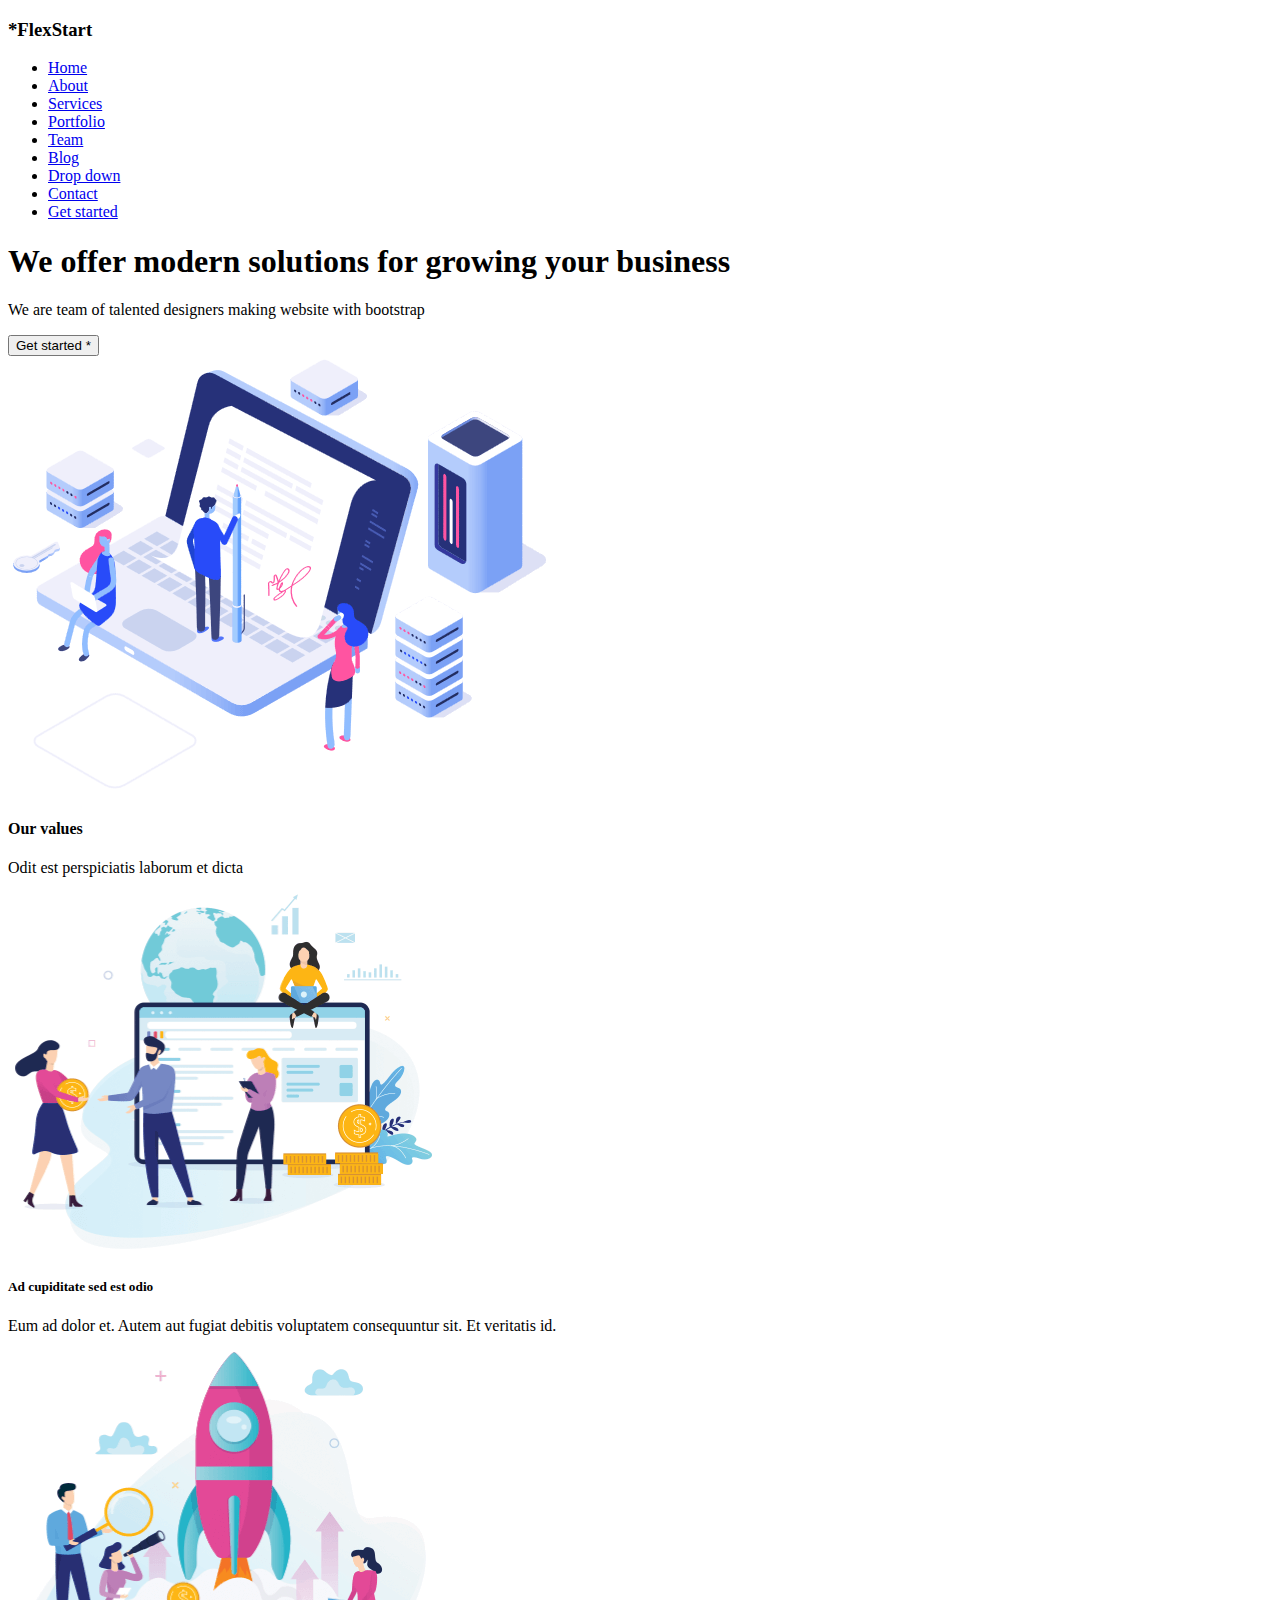
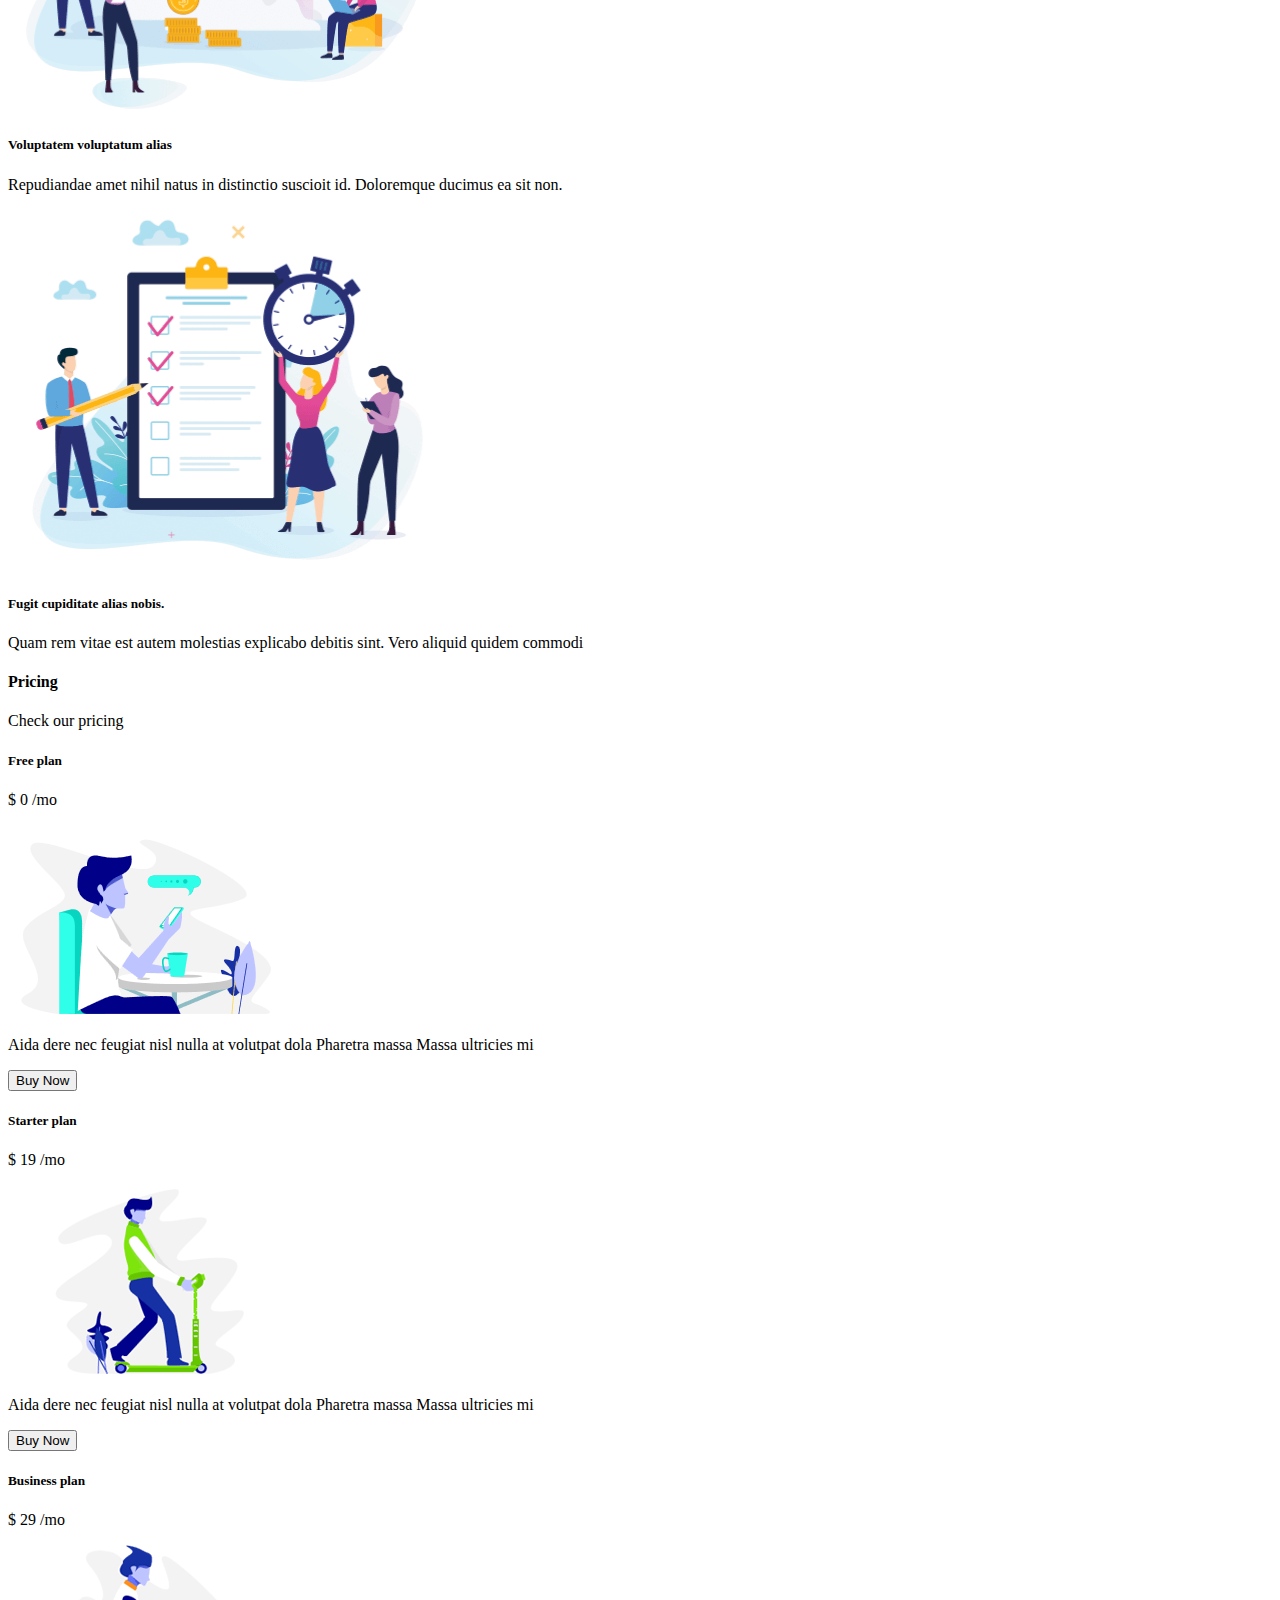
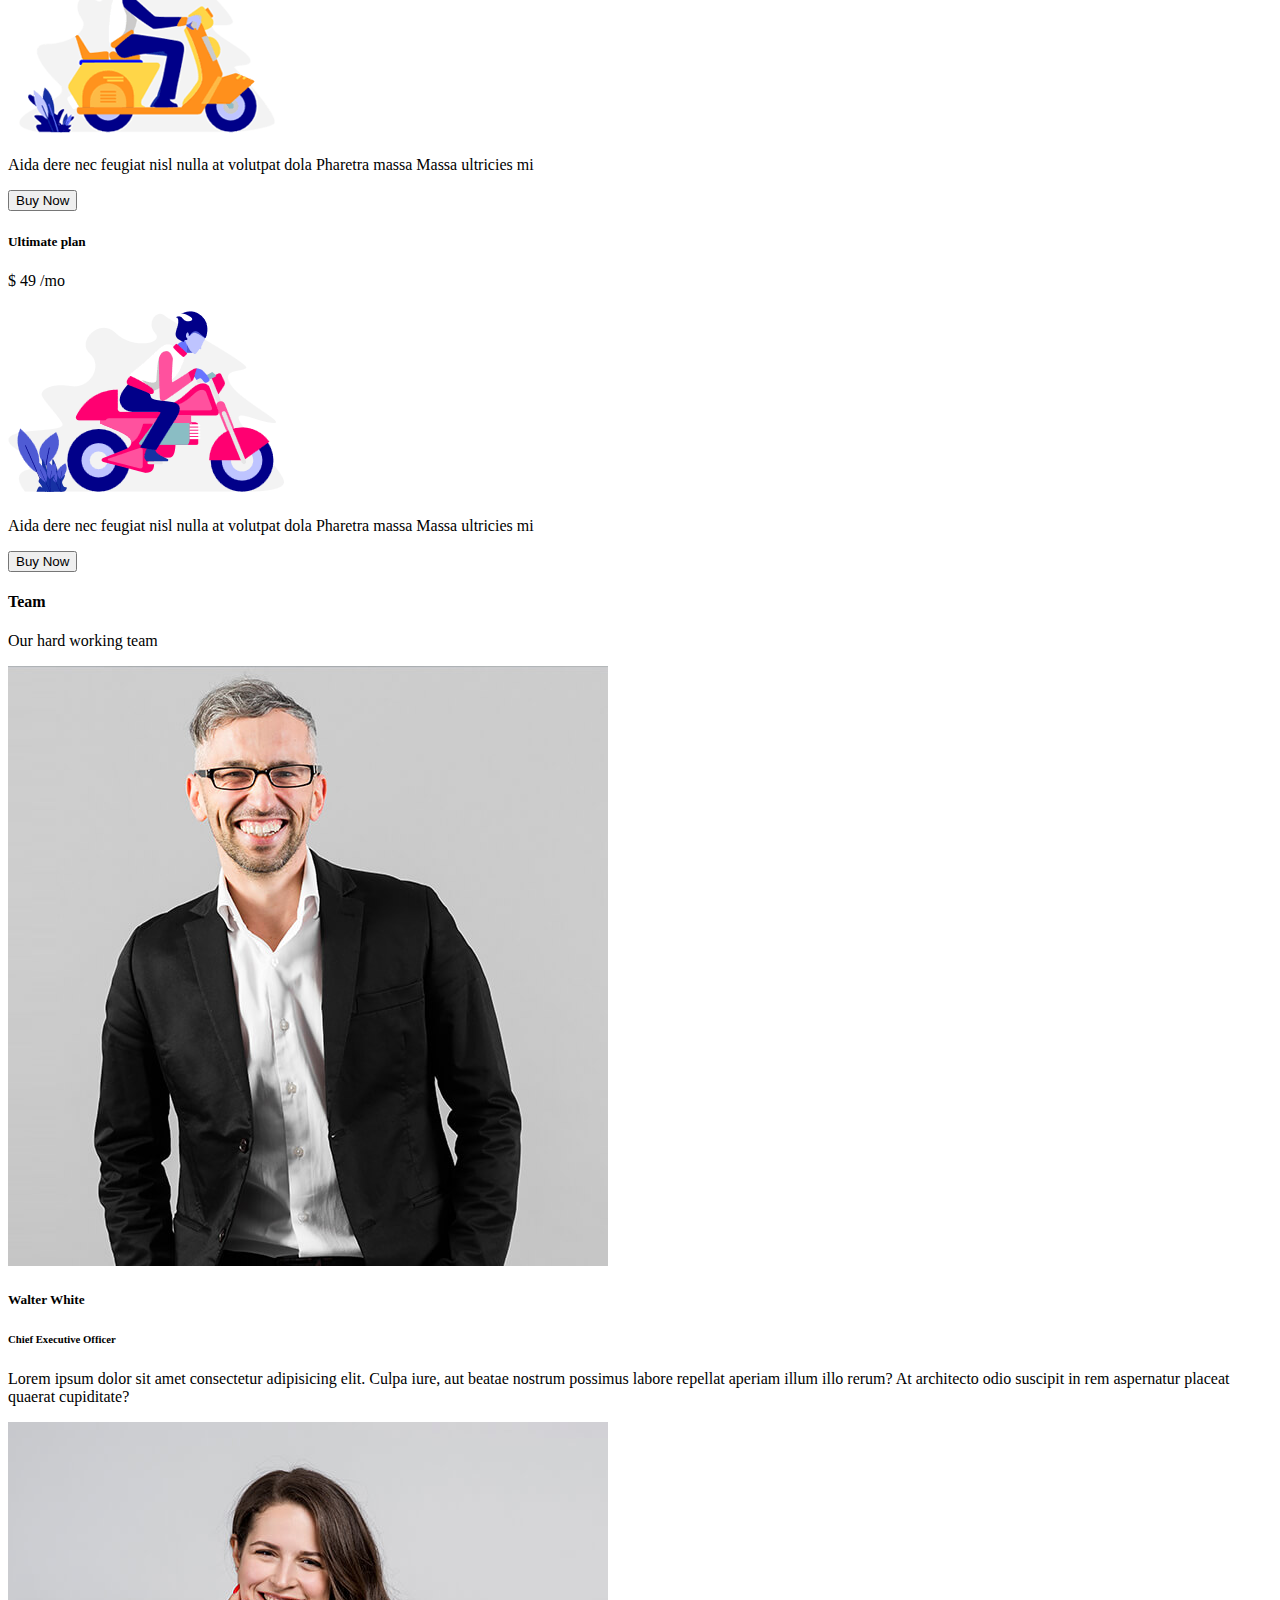
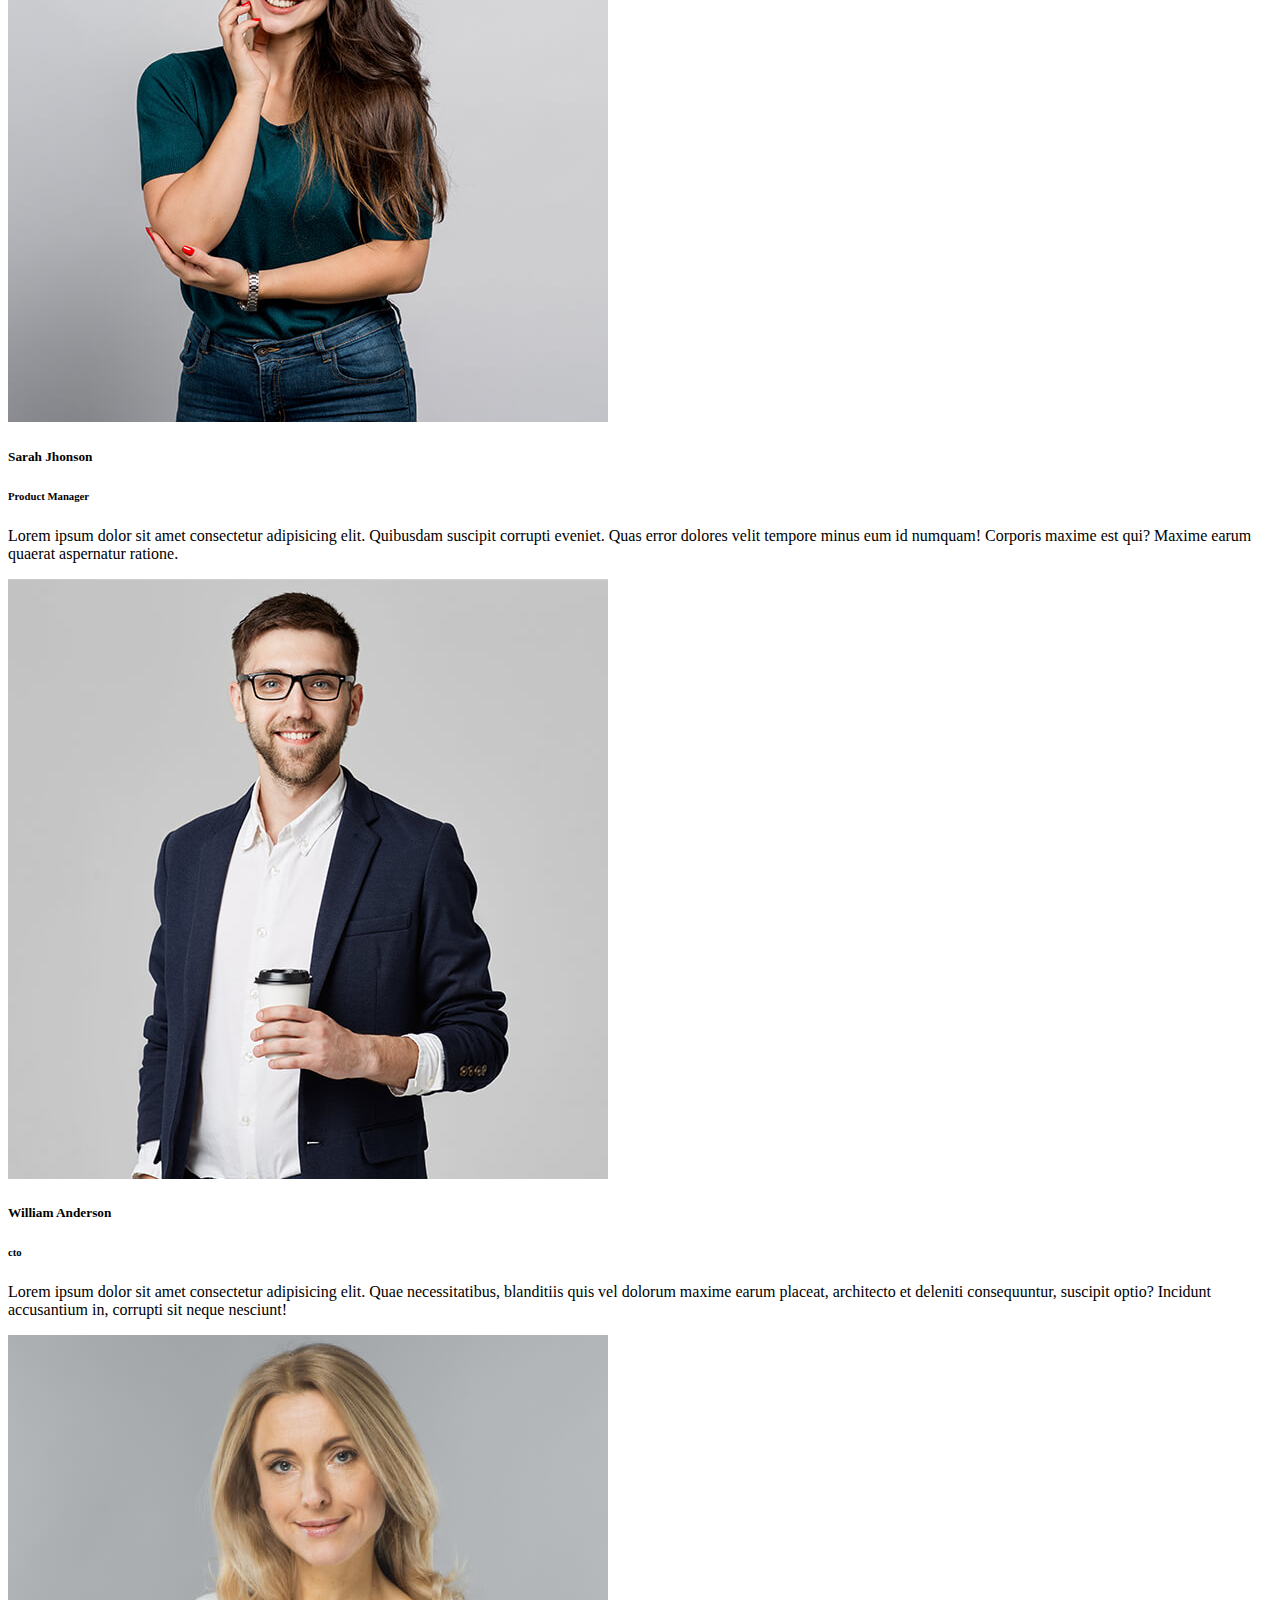
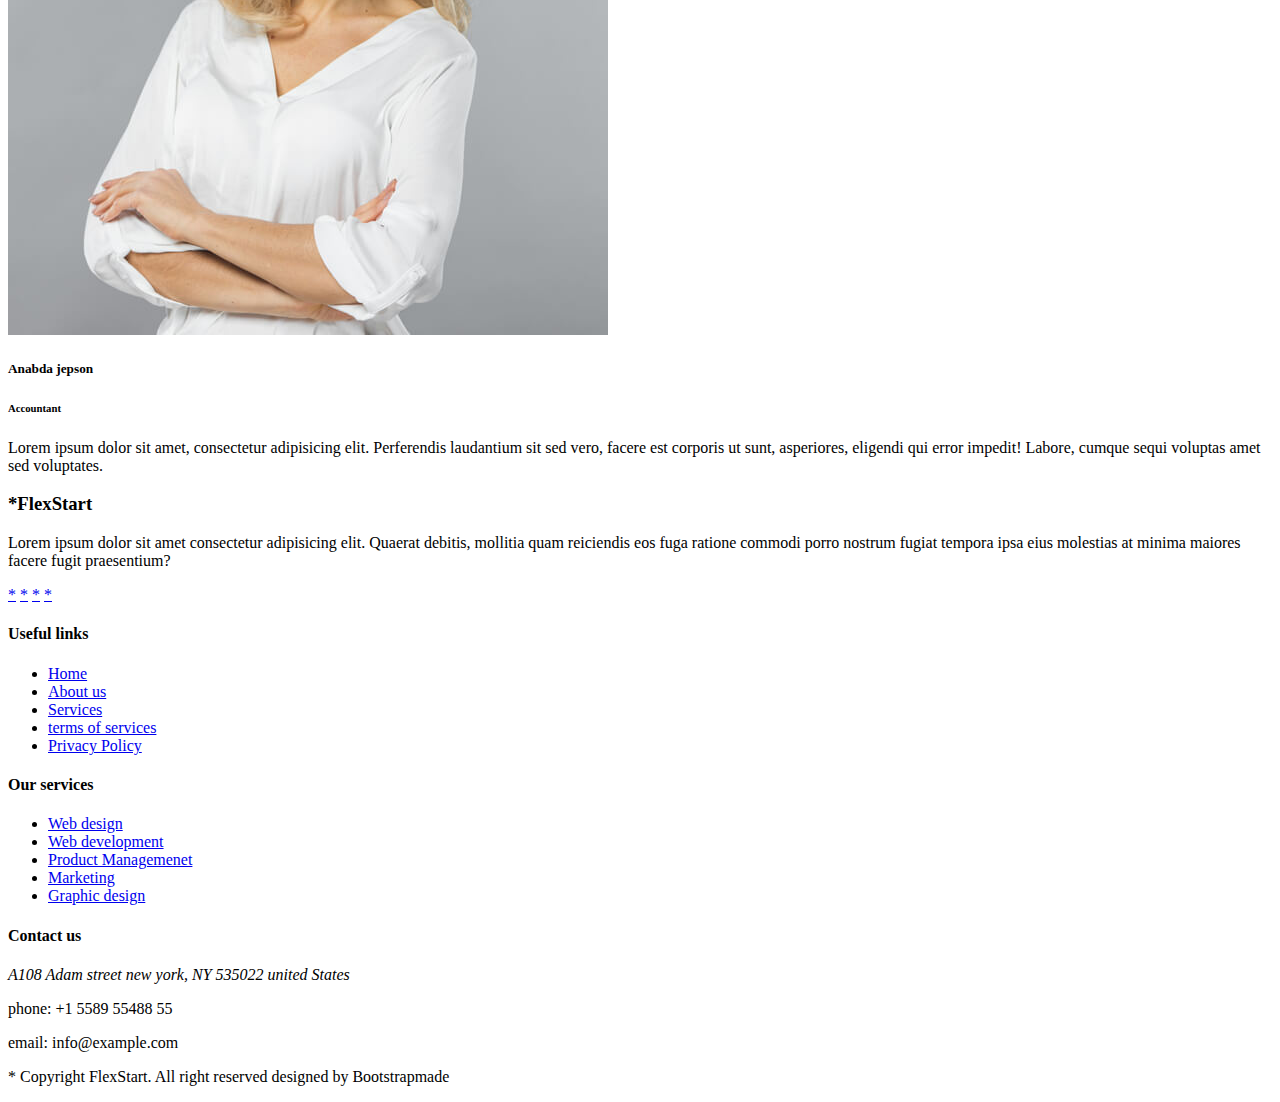
==== index.html @ 8a5eab04 "maquetado final" ====
<!DOCTYPE html>
<html lang="en">
    <head>
        <meta charset="UTF-8">
        <meta http-equiv="X-UA-Compatible" content="IE=edge">
        <meta name="viewport" content="width=device-width, initial-scale=1.0">
        <title>FlexStart</title>
       <!--  <link rel="stylesheet" href="style.css">
        <link rel="shortcut icon" href="favicon.ico" type="image/x-icon"> -->
    </head>
    <body>
        <header>
            <div class="barra">
                <div class="logo">
                    <h3><span class="">*</span>FlexStart</h3>
                </div>
                <div class="lista">
                    <ul>
                        <li><a href="#">Home</a></li>
                        <li><a href="#">About</a></li>
                        <li><a href="#">Services</a></li>
                        <li><a href="#">Portfolio</a></li>
                        <li><a href="#">Team</a></li>
                        <li><a href="#">Blog</a></li>
                        <li><a href="#">Drop down</a></li>
                        <li><a href="#">Contact</a></li>
                        <li><a href="#">Get started</a></li>
                    </ul>
                </div>
            </div>
            <div class="banner">
                <div class="titulo">
                    <h1>We offer modern solutions for growing your business</h1>
                    <p>We are team of talented designers making website with bootstrap</p>
                    <button>Get started <span class="flecha">*</span></button>
                </div>
                <div class="imagen">
                    <img src="assets/imgs/hero-img.png" alt="">
                </div>
            </div>

        </header>
        <!-- <nav></nav> -->
        <section class="valores">
            <div class="titulos">
                <h4>Our values</h4>
                <p>Odit est perspiciatis laborum et dicta</p>
            </div>
            <div class="tarjetas">
                <div>
                    <img src="assets/imgs/values-1.png" alt="">
                    <h5>Ad cupiditate sed est odio</h5>
                    <p>Eum ad dolor et. Autem aut fugiat debitis voluptatem consequuntur sit. Et veritatis id.</p>
                </div>
                <div>
                    <img src="assets/imgs/values-2.png" alt="">
                    <h5>Voluptatem voluptatum alias</h5>
                    <p>Repudiandae amet nihil natus in distinctio suscioit id. Doloremque ducimus ea sit non.</p>
                </div>
                <div>
                    <img src="assets/imgs/values-3.png" alt="">
                    <h5>Fugit cupiditate alias nobis.</h5>
                    <p>Quam rem vitae est autem molestias explicabo debitis sint. Vero aliquid quidem commodi</p>
                </div>
            </div>
        </section>
        <section class="precios">
            <div class="titulos">
                <h4>Pricing</h4>
                <p>Check our pricing</p>
            </div>
            <div class="tarjetas">
                <div>
                    <h5>Free plan</h5>
                    <p><span>$</span> 0 <span>/mo</span></p>
                    <img src="assets/imgs/pricing-free.png" alt="">
                    <p>Aida dere nec feugiat nisl nulla at volutpat dola <span>Pharetra massa Massa ultricies mi</span></p>
                    <button>Buy Now</button>
                </div>
                <div>
                    <h5>Starter plan</h5>
                    <p><span>$</span> 19 <span>/mo</span></p>
                    <img src="assets/imgs/pricing-starter.png" alt="">
                    <p>Aida dere nec feugiat nisl nulla at volutpat dola Pharetra massa <span>Massa ultricies mi</span></p>
                    <button>Buy Now</button>
                </div>
                <div>
                    <h5>Business plan</h5>
                    <p><span>$</span> 29 <span>/mo</span></p>
                    <img src="assets/imgs/pricing-business.png" alt="">
                    <p>Aida dere nec feugiat nisl nulla at volutpat dola Pharetra massa Massa ultricies mi</p>
                    <button>Buy Now</button>
                </div>
                <div>
                    <h5>Ultimate plan</h5>
                    <p><span>$</span> 49 <span>/mo</span></p>
                    <img src="assets/imgs/pricing-ultimate.png" alt="">
                    <p>Aida dere nec feugiat nisl nulla at volutpat dola Pharetra massa Massa ultricies mi</p>
                    <button>Buy Now</button>
                </div>
            </div>
        </section>
        <section class="equipo">
            <div class="titulos">
                <h4>Team</h4>
                <p>Our hard working team</p>
            </div>
            <div class="tarjetas">
                <div>
                    <img src="assets/imgs/team-1.jpg" alt="">
                    <h5>Walter White</h5>
                    <h6>Chief Executive Officer</h6>
                    <p>Lorem ipsum dolor sit amet consectetur adipisicing elit. Culpa iure, aut beatae nostrum possimus labore repellat aperiam illum illo rerum? At architecto odio suscipit in rem aspernatur placeat quaerat cupiditate?</p>
                </div>
                <div>
                    <img src="assets/imgs/team-2.jpg" alt="">
                    <h5>Sarah Jhonson</h5>
                    <h6>Product Manager</h6>
                    <p>Lorem ipsum dolor sit amet consectetur adipisicing elit. Quibusdam suscipit corrupti eveniet. Quas error dolores velit tempore minus eum id numquam! Corporis maxime est qui? Maxime earum quaerat aspernatur ratione.</p>
                </div>
                <div>
                    <img src="assets/imgs/team-3.jpg" alt="">
                    <h5>William Anderson</h5>
                    <h6>cto</h6>
                    <p>Lorem ipsum dolor sit amet consectetur adipisicing elit. Quae necessitatibus, blanditiis quis vel dolorum maxime earum placeat, architecto et deleniti consequuntur, suscipit optio? Incidunt accusantium in, corrupti sit neque nesciunt!</p>
                </div>
                <div>
                    <img src="assets/imgs/team-4.jpg" alt="">
                    <h5>Anabda jepson</h5>
                    <h6>Accountant</h6>
                    <p>Lorem ipsum dolor sit amet, consectetur adipisicing elit. Perferendis laudantium sit sed vero, facere est corporis ut sunt, asperiores, eligendi qui error impedit! Labore, cumque sequi voluptas amet sed voluptates.</p>
                </div>
            </div>
        </section>
        <footer class="">
            <div>
                <div class="descripcion">
                    <h3><span class="">*</span>FlexStart</h3>
                    <p class="texto">Lorem ipsum dolor sit amet consectetur 
                        adipisicing elit. Quaerat debitis, mollitia quam 
                        reiciendis eos fuga ratione commodi porro nostrum 
                        fugiat tempora ipsa eius molestias at minima maiores 
                        facere fugit praesentium?</p>
                    <p>
                        <a href="#"><span class="twtt">*</span></a>
                        <a href="#"><span class="fb">*</span></a>
                        <a href="#"><span class="instam">*</span></a>
                        <a href="#"><span class="linked">*</span></a>
                    </p>
                </div>
                <div class="miscelanea">
                    <div class="useful">
                        <h4>Useful links</h4>
                        <ul>
                            <li><a href="#">Home</a></li>
                            <li><a href="#">About us</a></li>
                            <li><a href="#">Services</a></li>
                            <li><a href="#">terms of services</a></li>
                            <li><a href="#">Privacy Policy</a></li>
                        </ul>
                    </div>
                    <div class="services">
                        <h4>Our services</h4>
                        <ul>
                            <li><a href="#">Web design</a></li>
                            <li><a href="#">Web development</a></li>
                            <li><a href="#">Product Managemenet</a></li>
                            <li><a href="#">Marketing</a></li>
                            <li><a href="#">Graphic design</a></li>
                        </ul>
                    </div>
                    <div class="contact">
                        <h4>Contact us</h4>
                        <address>A108 Adam street new york, NY 535022 united States</address>
                        <p><span>phone:</span> +1 5589 55488 55</p>
                        <p><span>email:</span> info@example.com</p>
                    </div>
                </div>
            </div>
            <div>
                <p><span class="copy">*</span> Copyright <span class="negrilla">FlexStart</span>. All right reserved designed by <span class="color-esp">Bootstrapmade</span></p>
            </div>
        </footer>

    </body>
    <!-- <script src="assets/js/script.js"></script> -->
</html>
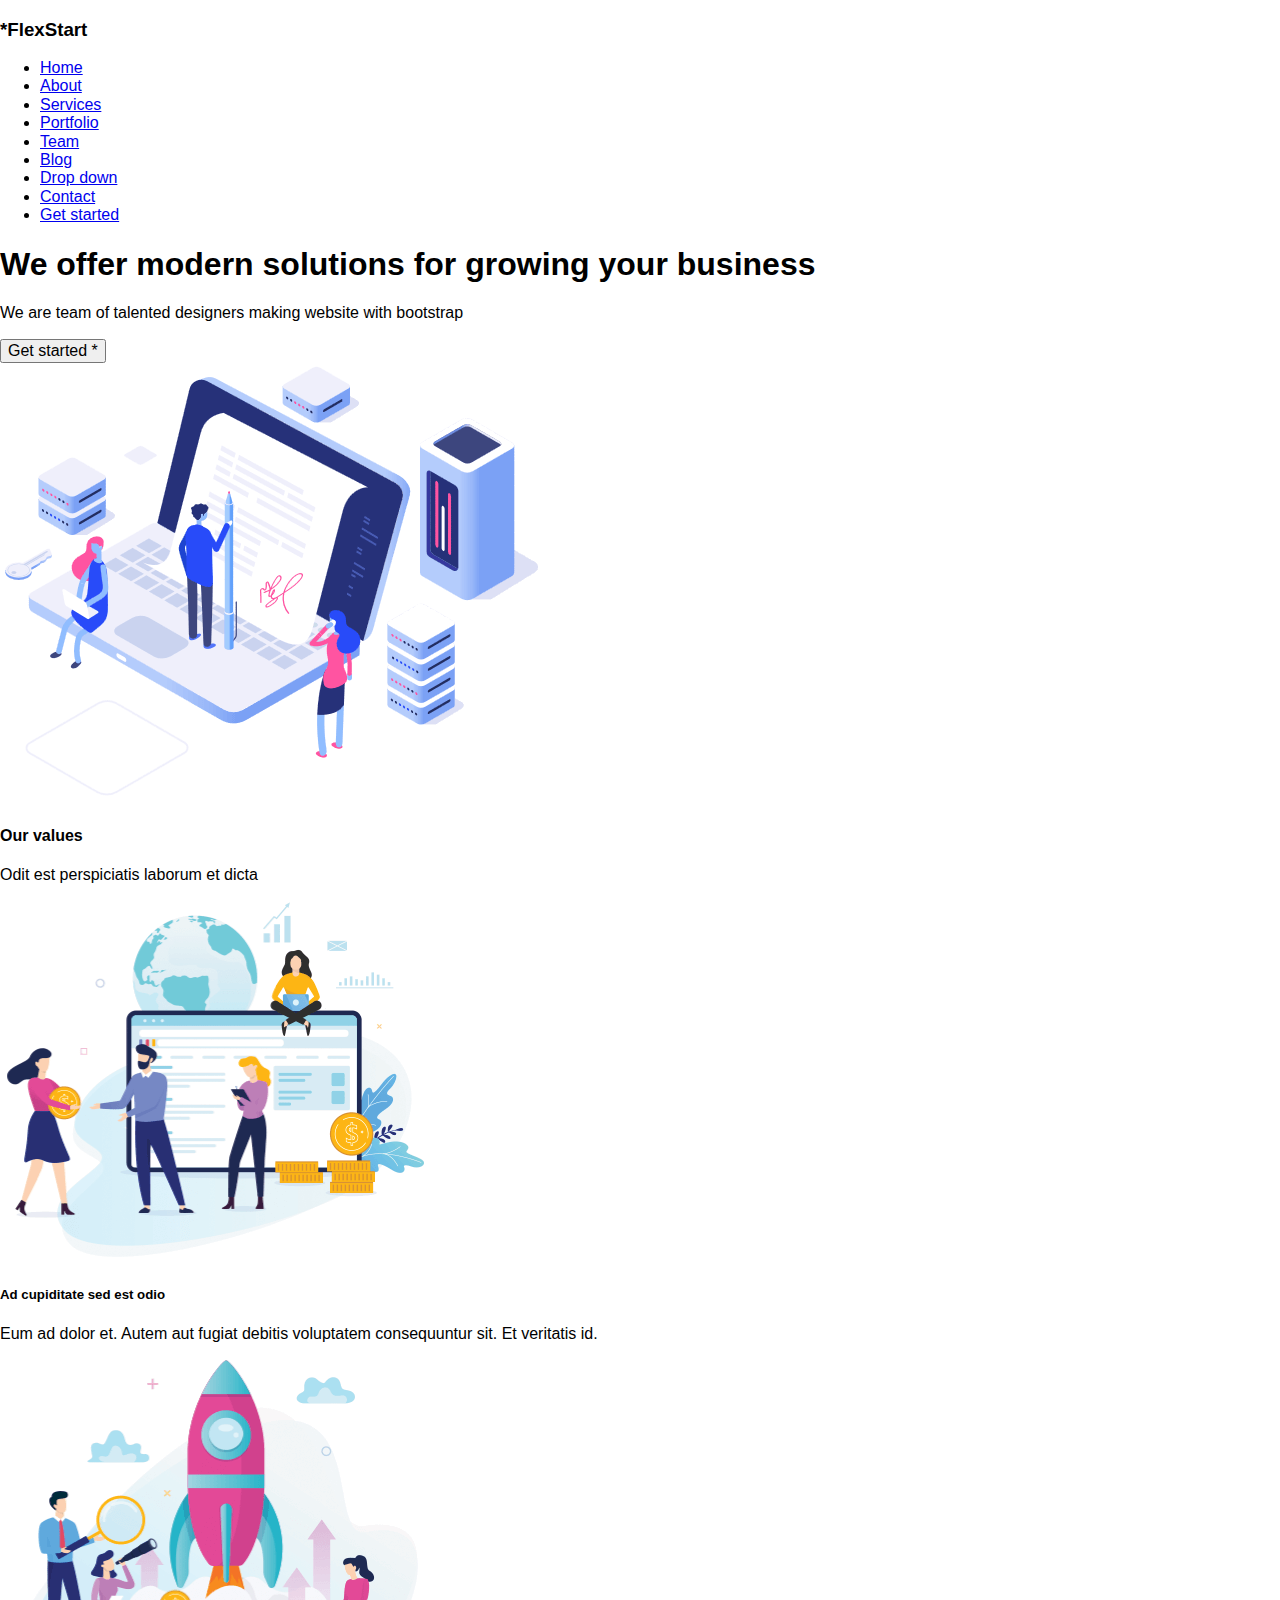
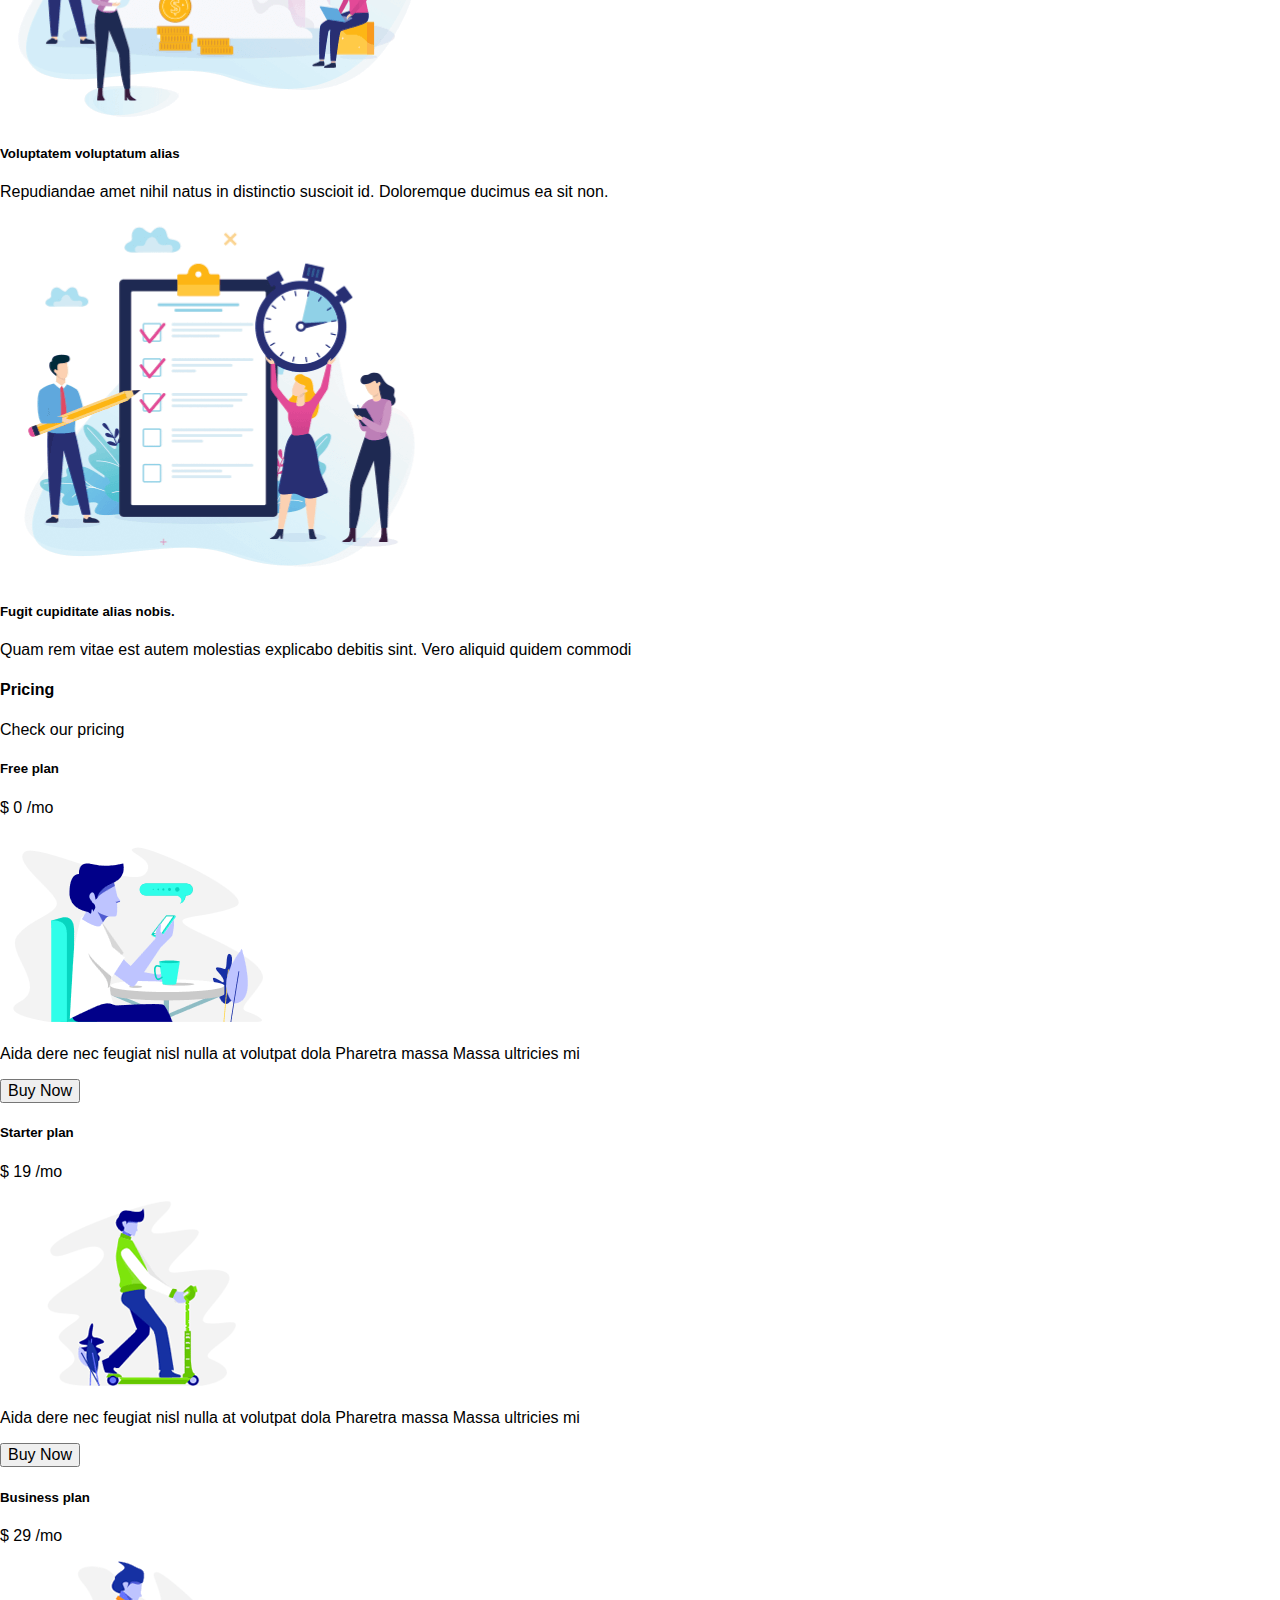
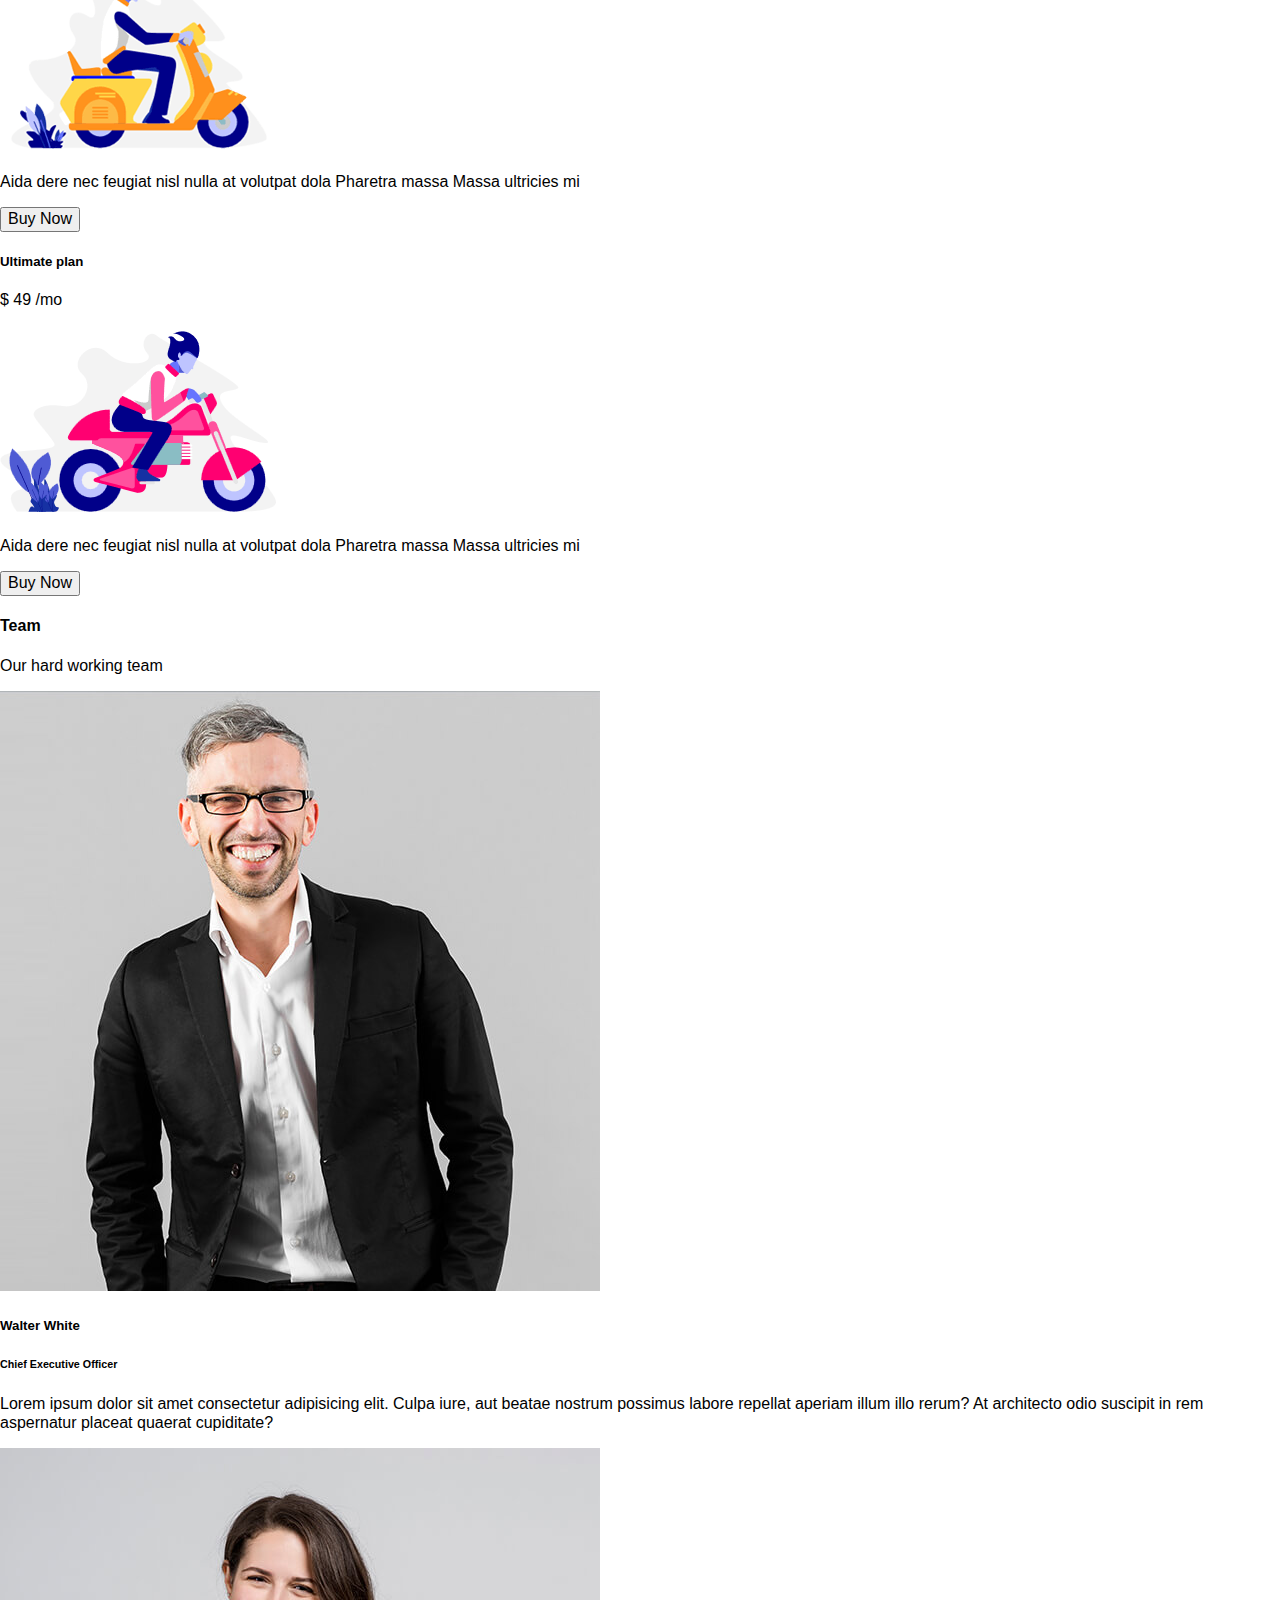
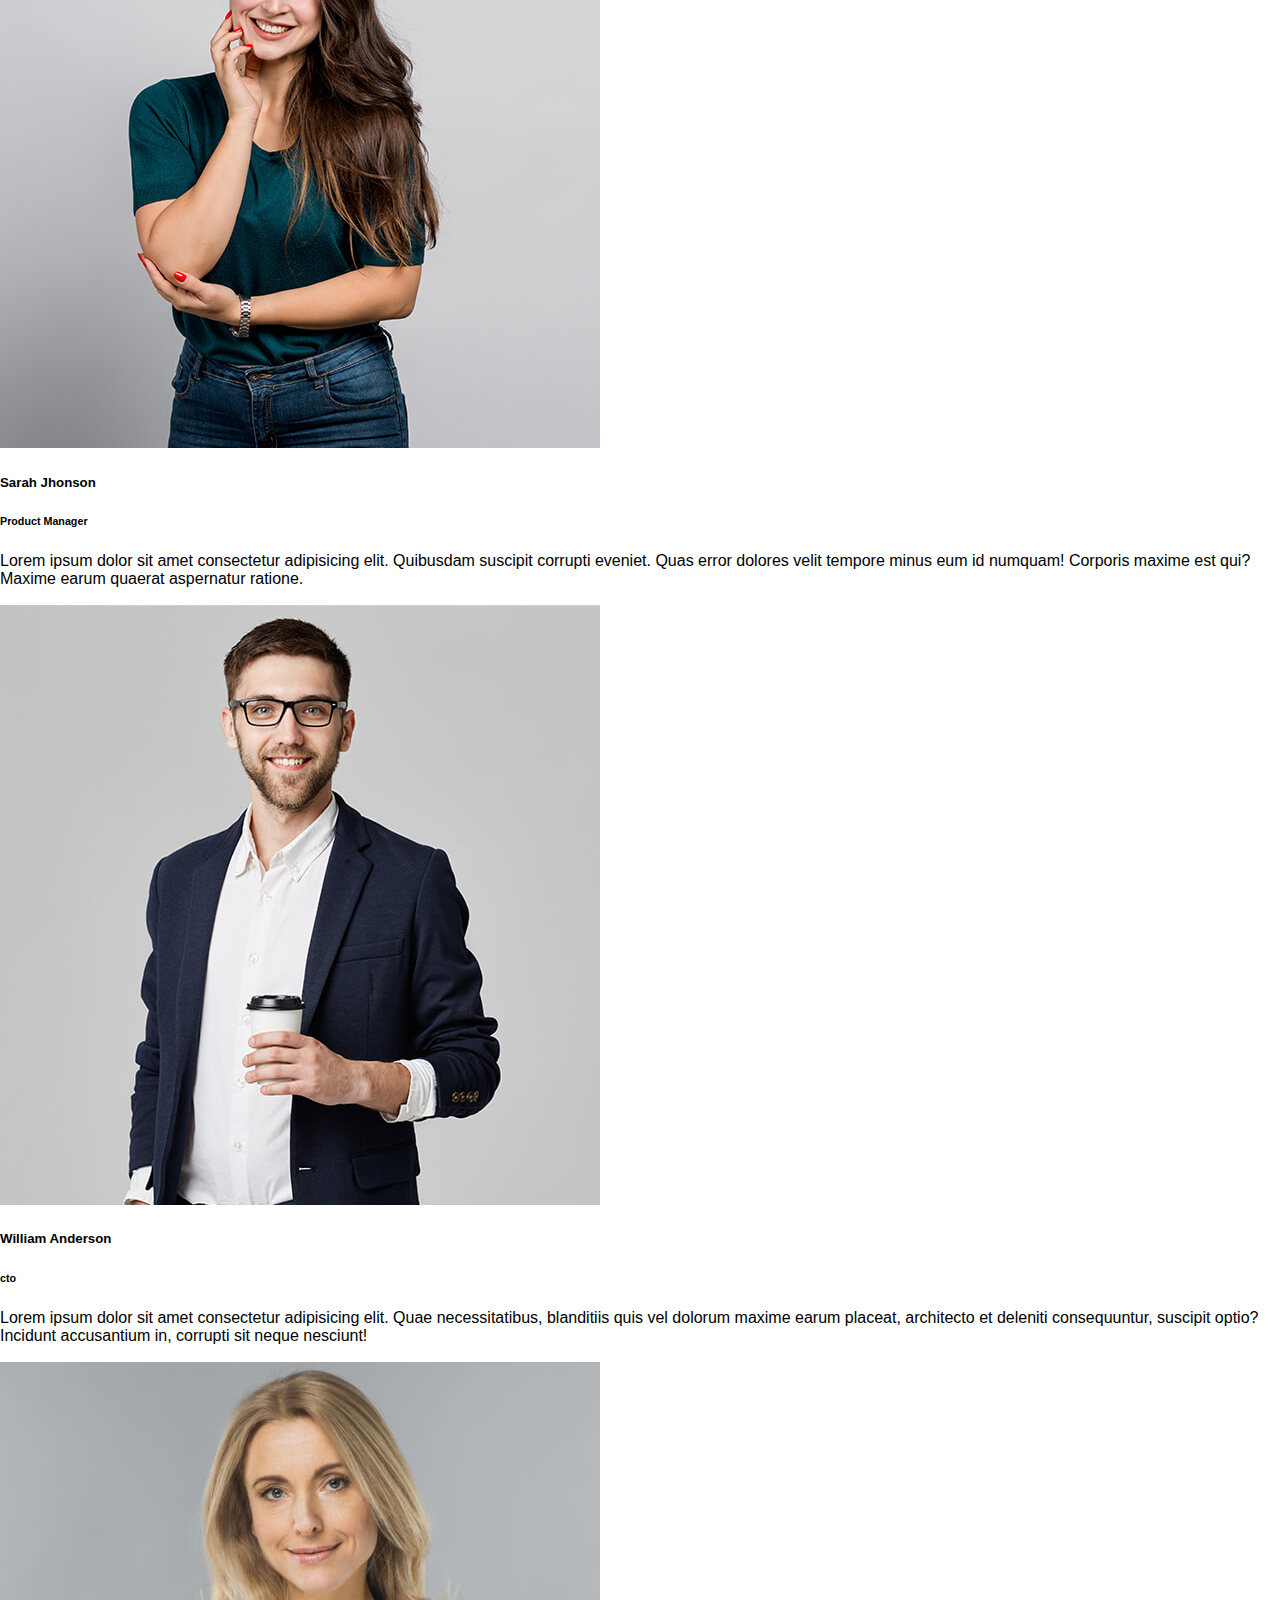
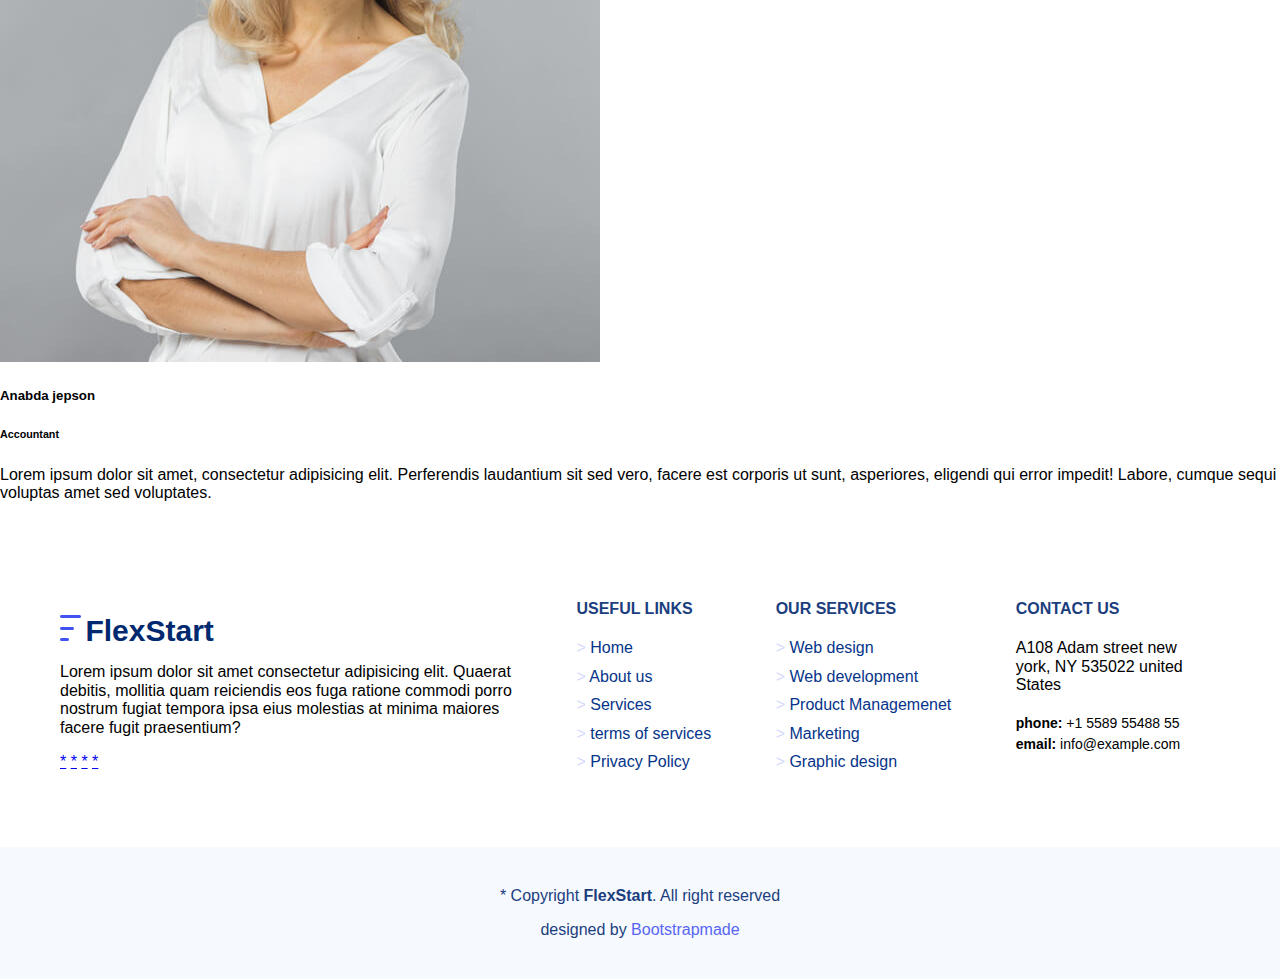
==== commit a6431a58: "estilos" ====
--- a/index.html
+++ b/index.html
@@ -7,6 +7,8 @@
         <title>FlexStart</title>
        <!--  <link rel="stylesheet" href="style.css">
         <link rel="shortcut icon" href="favicon.ico" type="image/x-icon"> -->
+        <link rel="stylesheet" href="assets/css/normalize.css">
+        <link rel="stylesheet" href="assets/css/estilos.css">
     </head>
     <body>
         <header>
@@ -132,10 +134,13 @@
                 </div>
             </div>
         </section>
-        <footer class="">
-            <div>
+        <footer>
+            <div class="info-pie">
                 <div class="descripcion">
-                    <h3><span class="">*</span>FlexStart</h3>
+                    <div class="logo">
+                        <img src="assets/imgs/logo.png" alt="">
+                        <h3>FlexStart</h3>
+                    </div>
                     <p class="texto">Lorem ipsum dolor sit amet consectetur 
                         adipisicing elit. Quaerat debitis, mollitia quam 
                         reiciendis eos fuga ratione commodi porro nostrum 
@@ -177,8 +182,16 @@
                     </div>
                 </div>
             </div>
-            <div>
-                <p><span class="copy">*</span> Copyright <span class="negrilla">FlexStart</span>. All right reserved designed by <span class="color-esp">Bootstrapmade</span></p>
+            <div class="copy-right">
+                <p>
+                    <span class="copy">*</span> Copyright 
+                    <span class="negrilla">FlexStart</span>. 
+                    All right reserved 
+                    <span class="salto">
+                        designed by 
+                        <span class="color-esp">Bootstrapmade</span>
+                    </span>
+                </p>
             </div>
         </footer>
 
--- a/assets/css/estilos.css
+++ b/assets/css/estilos.css
@@ -0,0 +1,115 @@
+* {
+  font-family: Arial, Helvetica, sans-serif;
+}
+footer .info-pie {
+  margin-left: 60px;
+  margin-right: 40px;
+  padding: 60px 0px;
+}
+footer .info-pie .descripcion {
+  display: inline-block;
+  width: 40%;
+}
+footer .info-pie .descripcion .logo img {
+  display: inline-block;
+}
+footer .info-pie .descripcion .logo h3 {
+  display: inline-block;
+  font-size: 30px;
+  color: #012970;
+  margin: 0px;
+}
+footer .info-pie .descripcion .texto {
+  margin: 15px 0px 0px 0px;
+}
+footer .info-pie .miscelanea {
+  margin-left: 40px;
+  display: inline-block;
+}
+footer .info-pie .miscelanea .useful {
+  display: inline-block;
+  margin-right: 60px;
+}
+footer .info-pie .miscelanea .useful h4 {
+  color: #1b3e7e;
+  text-transform: uppercase;
+}
+footer .info-pie .miscelanea .useful ul {
+  padding-left: 0px;
+}
+footer .info-pie .miscelanea .useful ul li {
+  list-style: none;
+  margin-bottom: 10px;
+}
+footer .info-pie .miscelanea .useful ul li a {
+  color: #05348a;
+  text-decoration: none;
+}
+footer .info-pie .miscelanea .useful ul li a:before {
+  color: #d4d8fd;
+  content: "> ";
+}
+footer .info-pie .miscelanea .services {
+  display: inline-block;
+  margin-right: 60px;
+}
+footer .info-pie .miscelanea .services h4 {
+  color: #1b3e7e;
+  text-transform: uppercase;
+}
+footer .info-pie .miscelanea .services ul {
+  padding-left: 0px;
+}
+footer .info-pie .miscelanea .services ul li {
+  list-style: none;
+  margin-bottom: 10px;
+}
+footer .info-pie .miscelanea .services ul li a {
+  color: #05348a;
+  text-decoration: none;
+}
+footer .info-pie .miscelanea .services ul li a:before {
+  color: #d4d8fd;
+  content: "> ";
+}
+footer .info-pie .miscelanea .contact {
+  vertical-align: top;
+  width: 185px;
+  display: inline-block;
+}
+footer .info-pie .miscelanea .contact h4 {
+  color: #1b3e7e;
+  text-transform: uppercase;
+}
+footer .info-pie .miscelanea .contact address {
+  font-size: 16px;
+  margin-bottom: 20px;
+  font-style: normal;
+}
+footer .info-pie .miscelanea .contact p {
+  font-size: 14px;
+  margin: 0px 0px 5px 0px;
+}
+footer .info-pie .miscelanea .contact p span {
+  font-weight: bold;
+}
+footer .copy-right {
+  background: #f6f9fe;
+  padding: 40px 0px;
+}
+footer .copy-right p {
+  color: #1b3e7e;
+  text-align: center;
+  width: 300px;
+  margin: 0px auto;
+}
+footer .copy-right p .negrilla {
+  font-weight: bold;
+}
+footer .copy-right p .salto {
+  display: block;
+  margin-top: 15px;
+}
+footer .copy-right p .color-esp {
+  color: #5666f3;
+}
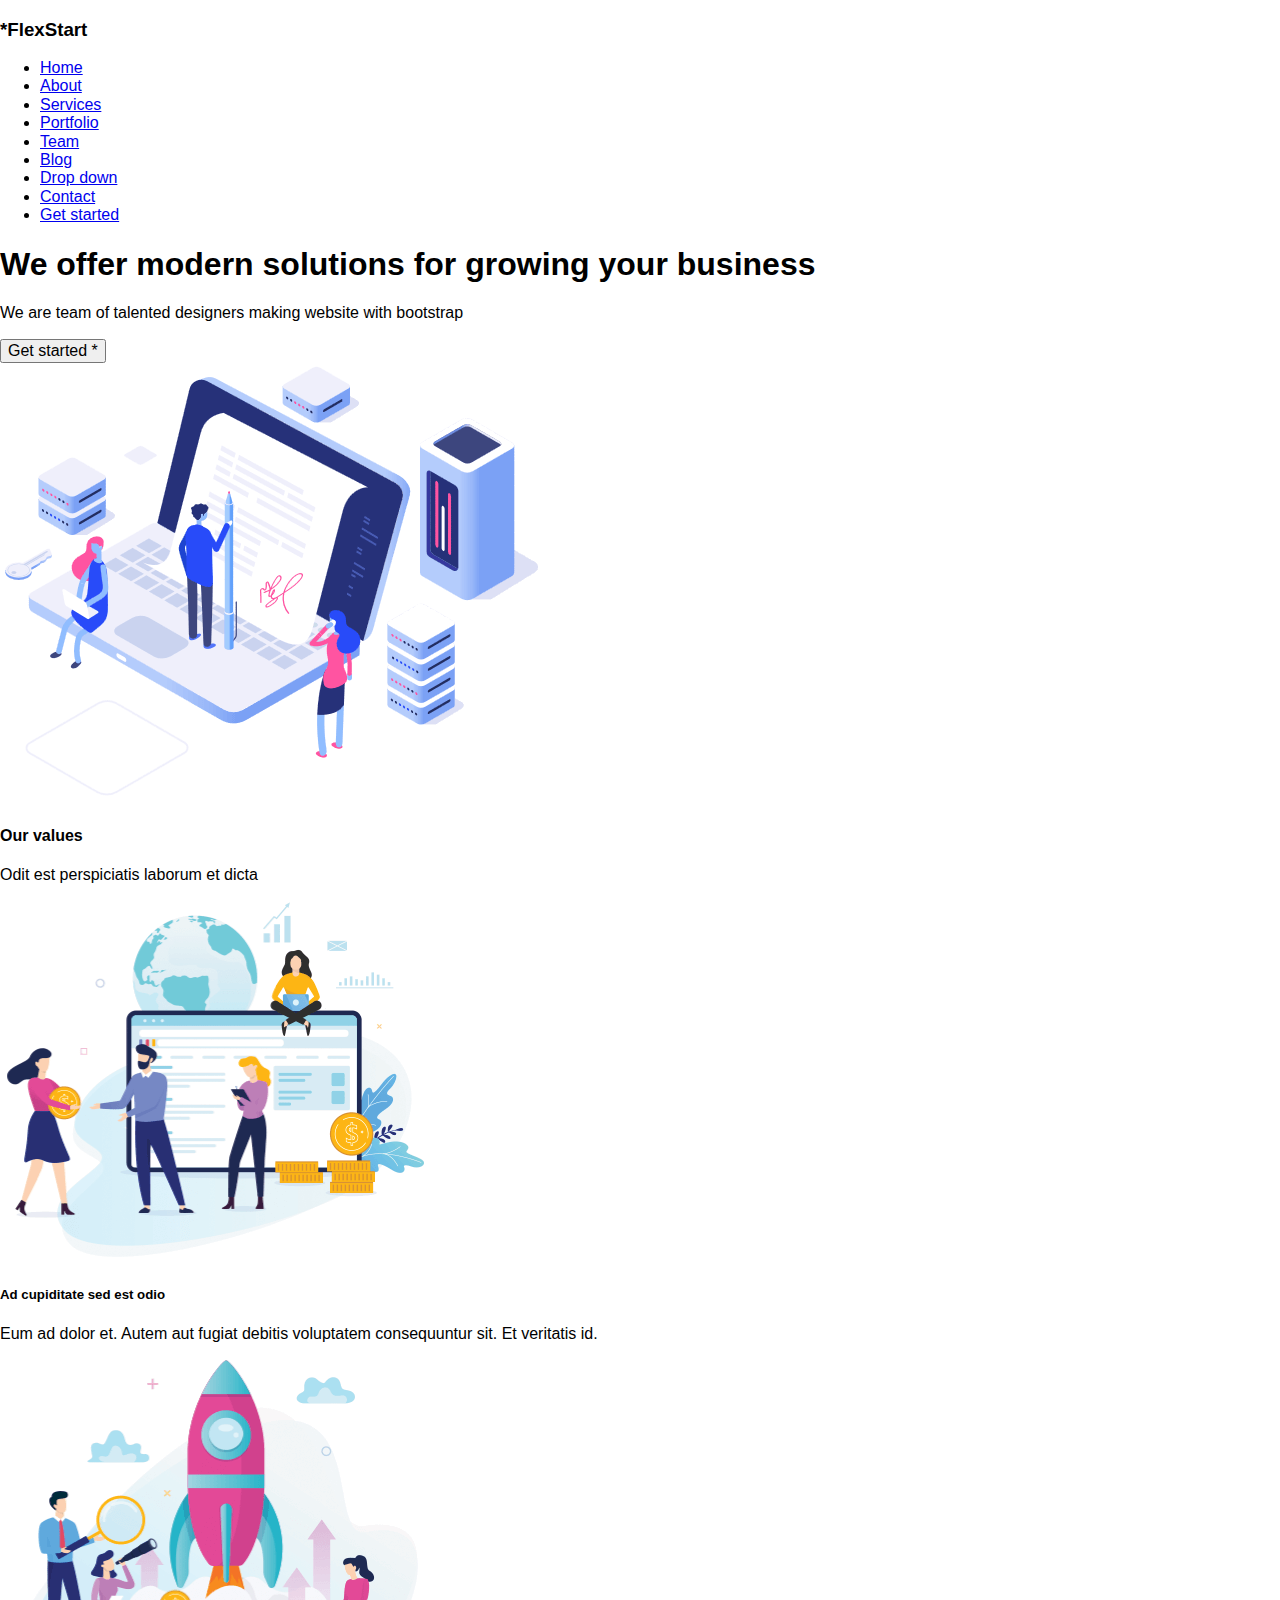
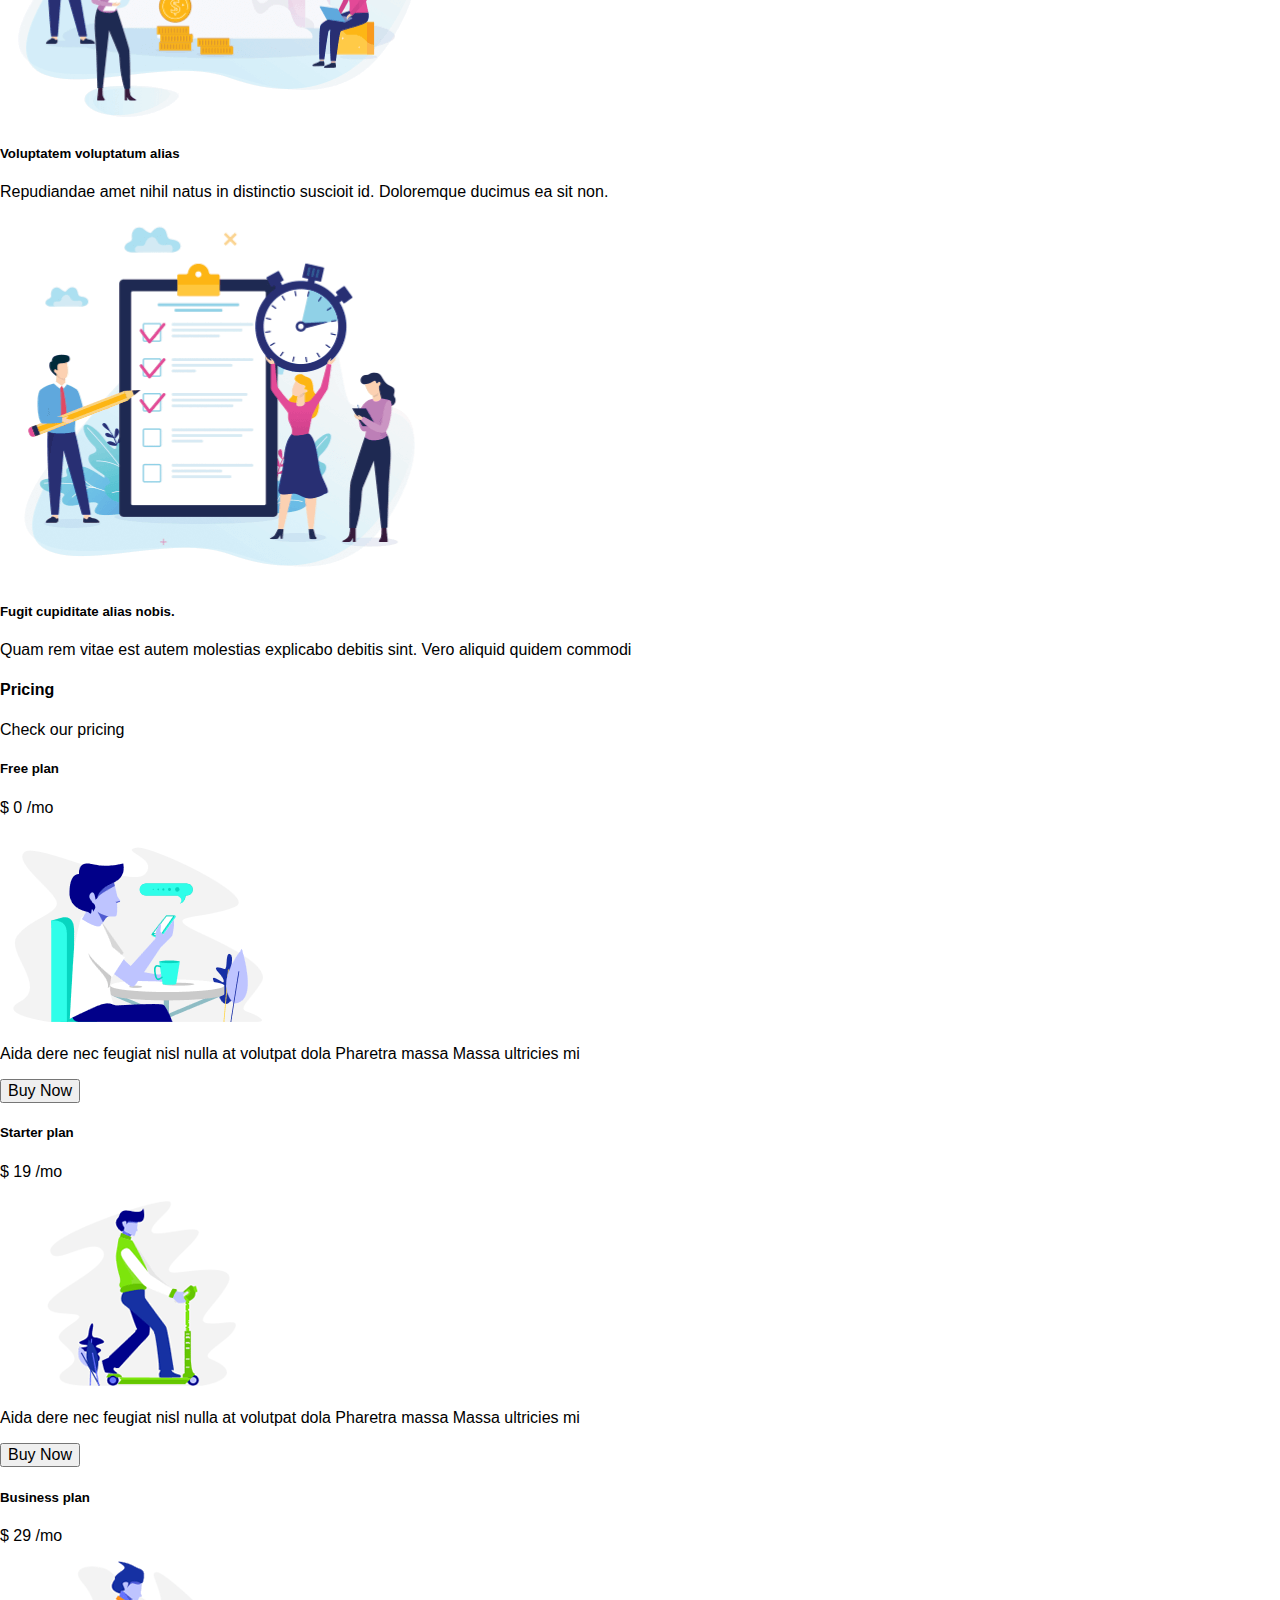
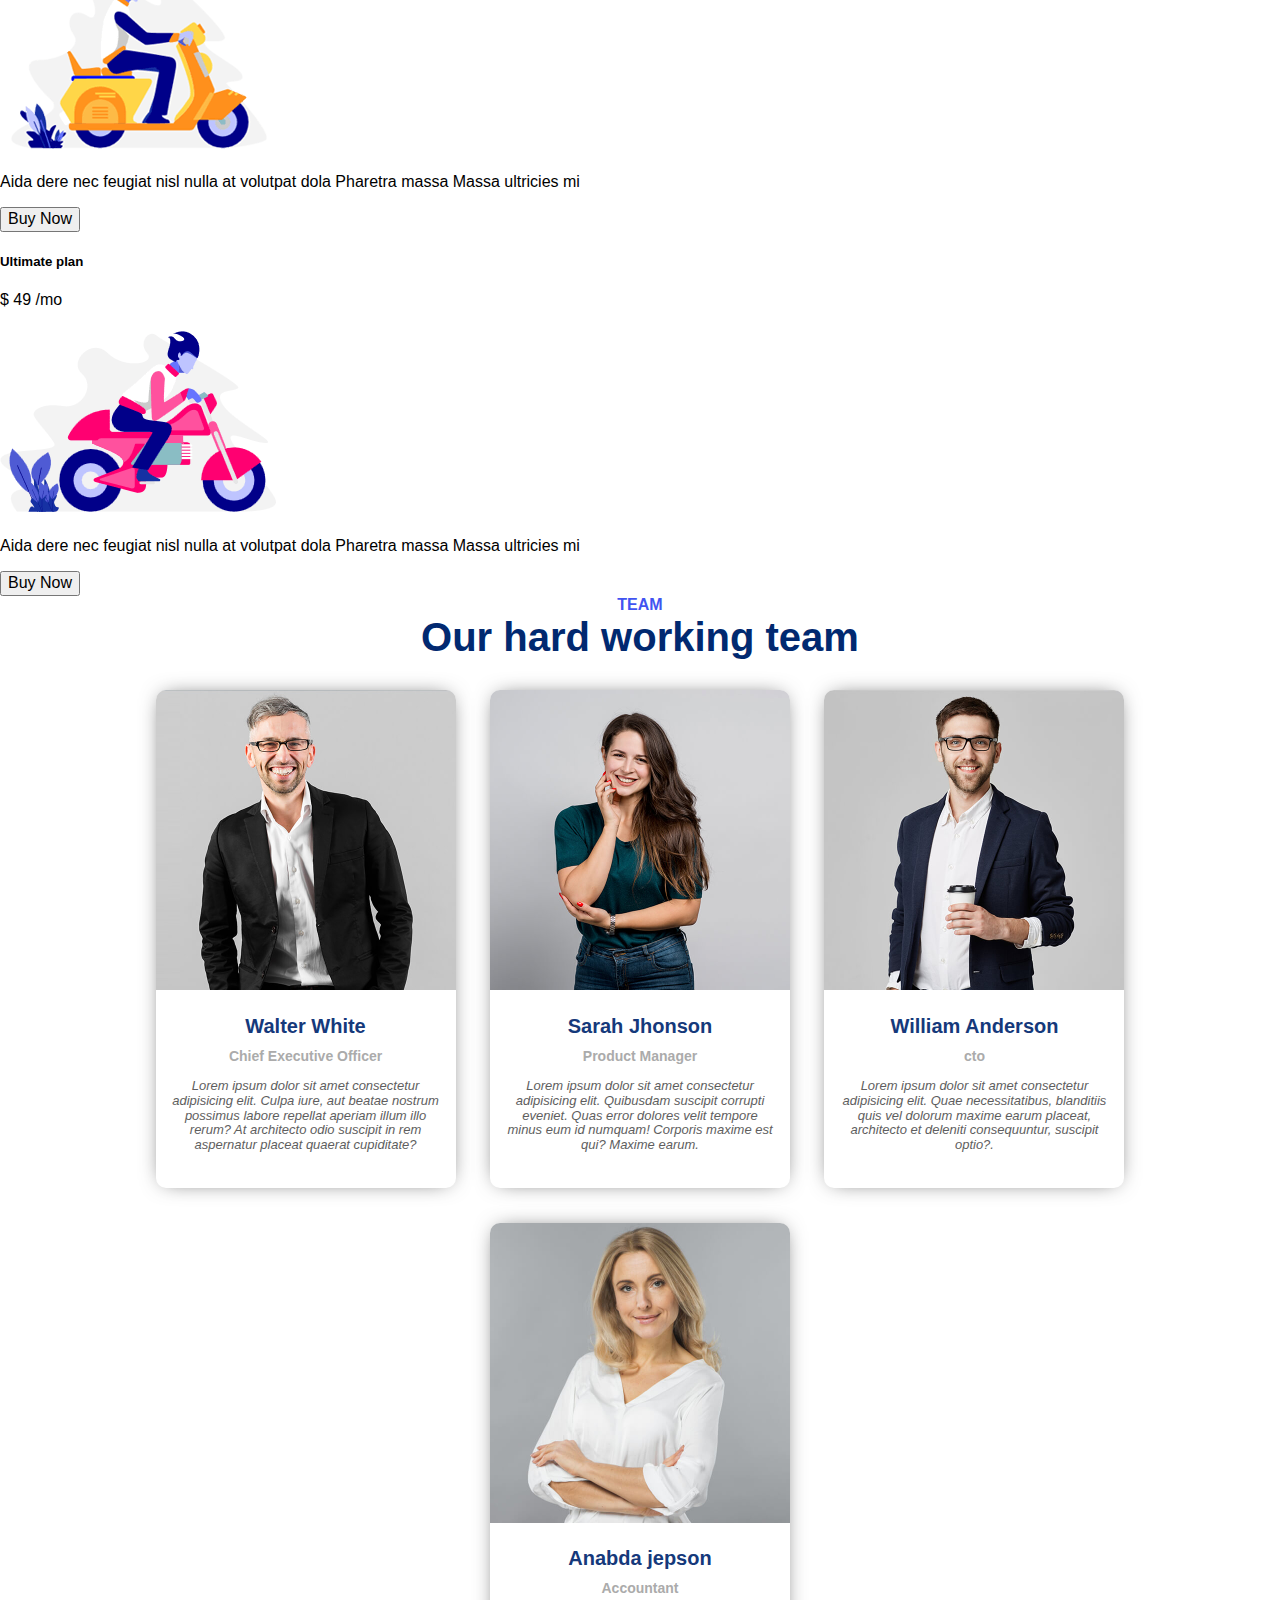
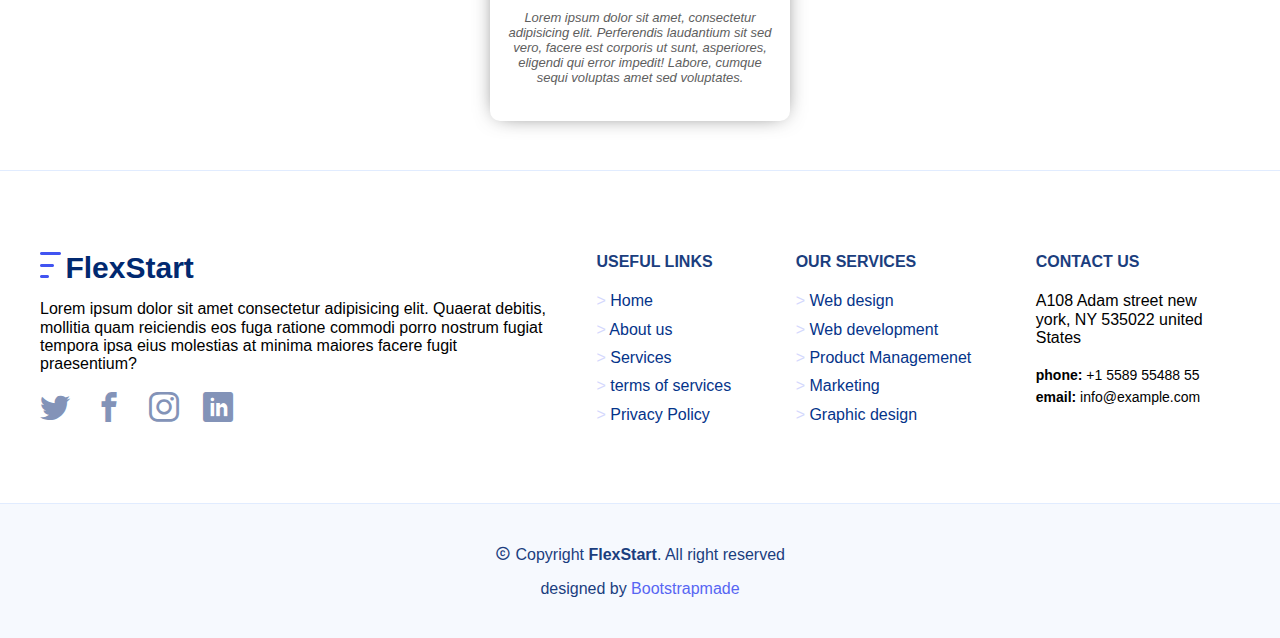
==== commit 1f9873fd: "mas estilos" ====
--- a/index.html
+++ b/index.html
@@ -118,13 +118,13 @@
                     <img src="assets/imgs/team-2.jpg" alt="">
                     <h5>Sarah Jhonson</h5>
                     <h6>Product Manager</h6>
-                    <p>Lorem ipsum dolor sit amet consectetur adipisicing elit. Quibusdam suscipit corrupti eveniet. Quas error dolores velit tempore minus eum id numquam! Corporis maxime est qui? Maxime earum quaerat aspernatur ratione.</p>
+                    <p>Lorem ipsum dolor sit amet consectetur adipisicing elit. Quibusdam suscipit corrupti eveniet. Quas error dolores velit tempore minus eum id numquam! Corporis maxime est qui? Maxime earum.</p>
                 </div>
                 <div>
                     <img src="assets/imgs/team-3.jpg" alt="">
                     <h5>William Anderson</h5>
                     <h6>cto</h6>
-                    <p>Lorem ipsum dolor sit amet consectetur adipisicing elit. Quae necessitatibus, blanditiis quis vel dolorum maxime earum placeat, architecto et deleniti consequuntur, suscipit optio? Incidunt accusantium in, corrupti sit neque nesciunt!</p>
+                    <p>Lorem ipsum dolor sit amet consectetur adipisicing elit. Quae necessitatibus, blanditiis quis vel dolorum maxime earum placeat, architecto et deleniti consequuntur, suscipit optio?.</p>
                 </div>
                 <div>
                     <img src="assets/imgs/team-4.jpg" alt="">
@@ -146,11 +146,11 @@
                         reiciendis eos fuga ratione commodi porro nostrum 
                         fugiat tempora ipsa eius molestias at minima maiores 
                         facere fugit praesentium?</p>
-                    <p>
-                        <a href="#"><span class="twtt">*</span></a>
-                        <a href="#"><span class="fb">*</span></a>
-                        <a href="#"><span class="instam">*</span></a>
-                        <a href="#"><span class="linked">*</span></a>
+                    <p class="redes">
+                        <a href="#"><span class="twtt"></span></a>
+                        <a href="#"><span class="fb"></span></a>
+                        <a href="#"><span class="instam"></span></a>
+                        <a href="#"><span class="linked"></span></a>
                     </p>
                 </div>
                 <div class="miscelanea">
@@ -184,7 +184,7 @@
             </div>
             <div class="copy-right">
                 <p>
-                    <span class="copy">*</span> Copyright 
+                    <span class="copy"></span> Copyright 
                     <span class="negrilla">FlexStart</span>. 
                     All right reserved 
                     <span class="salto">
--- a/assets/css/estilos.css
+++ b/assets/css/estilos.css
@@ -1,14 +1,74 @@
 * {
   font-family: Arial, Helvetica, sans-serif;
 }
+@font-face {
+  font-family: 'iconitos';
+  src: url("../fonts/iconos/icomoon.eot?lmozq2");
+  src: url("../fonts/iconos/icomoon.eot?lmozq2#iefix") format('embedded-opentype'), url("../fonts/iconos/icomoon.ttf?lmozq2") format('truetype'), url("../fonts/iconos/icomoon.woff?lmozq2") format('woff'), url("../fonts/iconos/icomoon.svg?lmozq2#icomoon") format('svg');
+  font-weight: normal;
+  font-style: normal;
+  font-display: block;
+}
+.equipo {
+  margin-bottom: 45px;
+}
+.equipo .titulos {
+  text-align: center;
+}
+.equipo .titulos h4 {
+  color: #4153f1;
+  text-transform: uppercase;
+  margin: 0px;
+}
+.equipo .titulos p {
+  color: #012970;
+  font-size: 40px;
+  font-weight: bold;
+  margin: 0px;
+}
+.equipo .tarjetas {
+  text-align: center;
+}
+.equipo .tarjetas div {
+  text-align: center;
+  width: 300px;
+  display: inline-block;
+  margin: 30px 15px 0px 15px;
+  -webkit-box-shadow: 0px 0px 22px -8px rgba(0,0,0,0.75);
+  -moz-box-shadow: 0px 0px 22px -8px rgba(0,0,0,0.75);
+  box-shadow: 0px 0px 22px -8px rgba(0,0,0,0.75);
+  border-radius: 10px;
+  overflow: hidden;
+}
+.equipo .tarjetas div img {
+  width: 300px;
+}
+.equipo .tarjetas div h5 {
+  font-size: 20px;
+  color: #15397b;
+  margin: 20px 0px 10px 0px;
+}
+.equipo .tarjetas div h6 {
+  margin: 0px;
+  font-size: 14px;
+  color: #ababab;
+}
+.equipo .tarjetas div p {
+  font-size: 13px;
+  width: 90%;
+  margin: 15px auto 35px auto;
+  font-style: italic;
+  color: #5e5e5e;
+}
 footer .info-pie {
-  margin-left: 60px;
-  margin-right: 40px;
+  border-top: 1px solid #e1ecff;
+  border-bottom: 1px solid #e1ecff;
   padding: 60px 0px;
 }
 footer .info-pie .descripcion {
   display: inline-block;
   width: 40%;
+  margin-left: 40px;
 }
 footer .info-pie .descripcion .logo img {
   display: inline-block;
@@ -21,6 +81,28 @@
 }
 footer .info-pie .descripcion .texto {
   margin: 15px 0px 0px 0px;
+}
+footer .info-pie .descripcion .redes a {
+  text-decoration: none;
+  color: #8393b8;
+  margin-right: 20px;
+  font-size: 30px;
+}
+footer .info-pie .descripcion .redes a .twtt:before {
+  font-family: 'iconitos';
+  content: "\ea96";
+}
+footer .info-pie .descripcion .redes a .fb:before {
+  font-family: 'iconitos';
+  content: "\ea90";
+}
+footer .info-pie .descripcion .redes a .instam:before {
+  font-family: 'iconitos';
+  content: "\ea92";
+}
+footer .info-pie .descripcion .redes a .linked:before {
+  font-family: 'iconitos';
+  content: "\eac9";
 }
 footer .info-pie .miscelanea {
   margin-left: 40px;
@@ -103,6 +185,10 @@
   width: 300px;
   margin: 0px auto;
 }
+footer .copy-right p .copy:before {
+  font-family: 'iconitos';
+  content: "\e900";
+}
 footer .copy-right p .negrilla {
   font-weight: bold;
 }
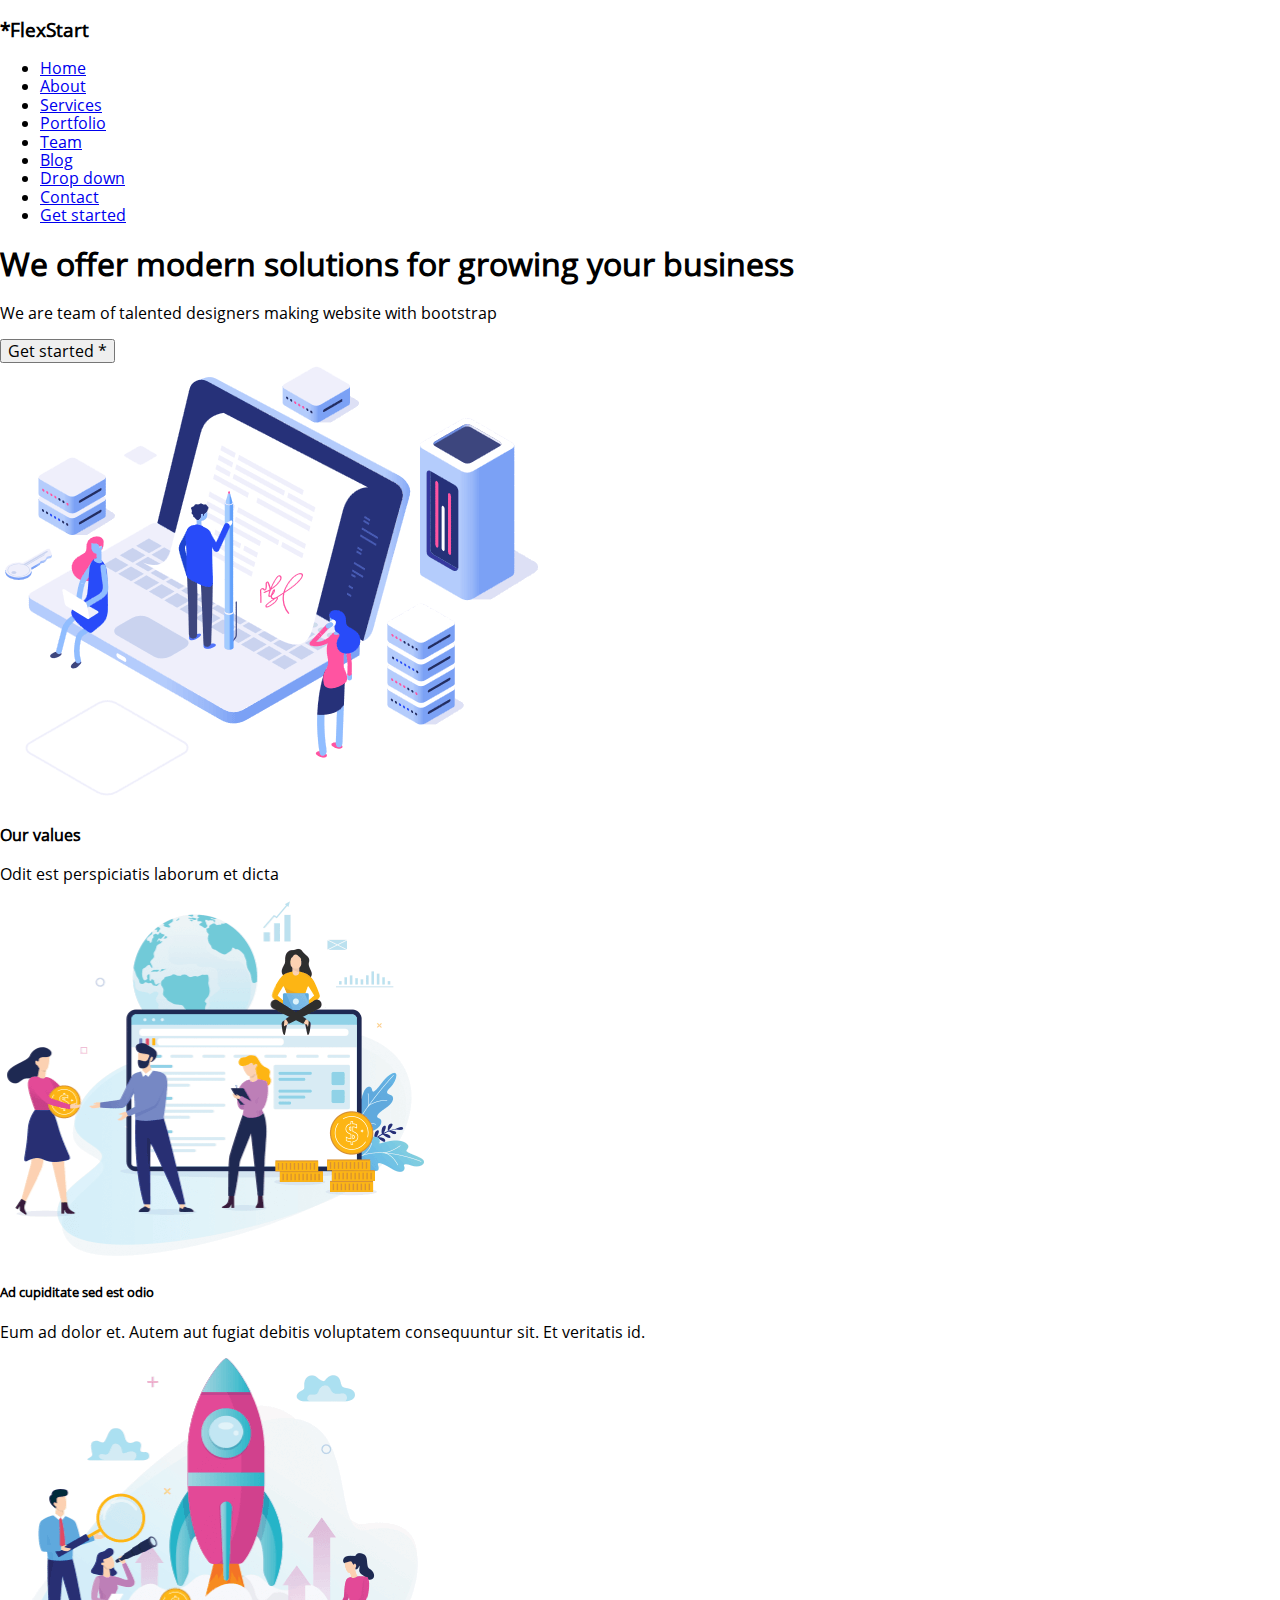
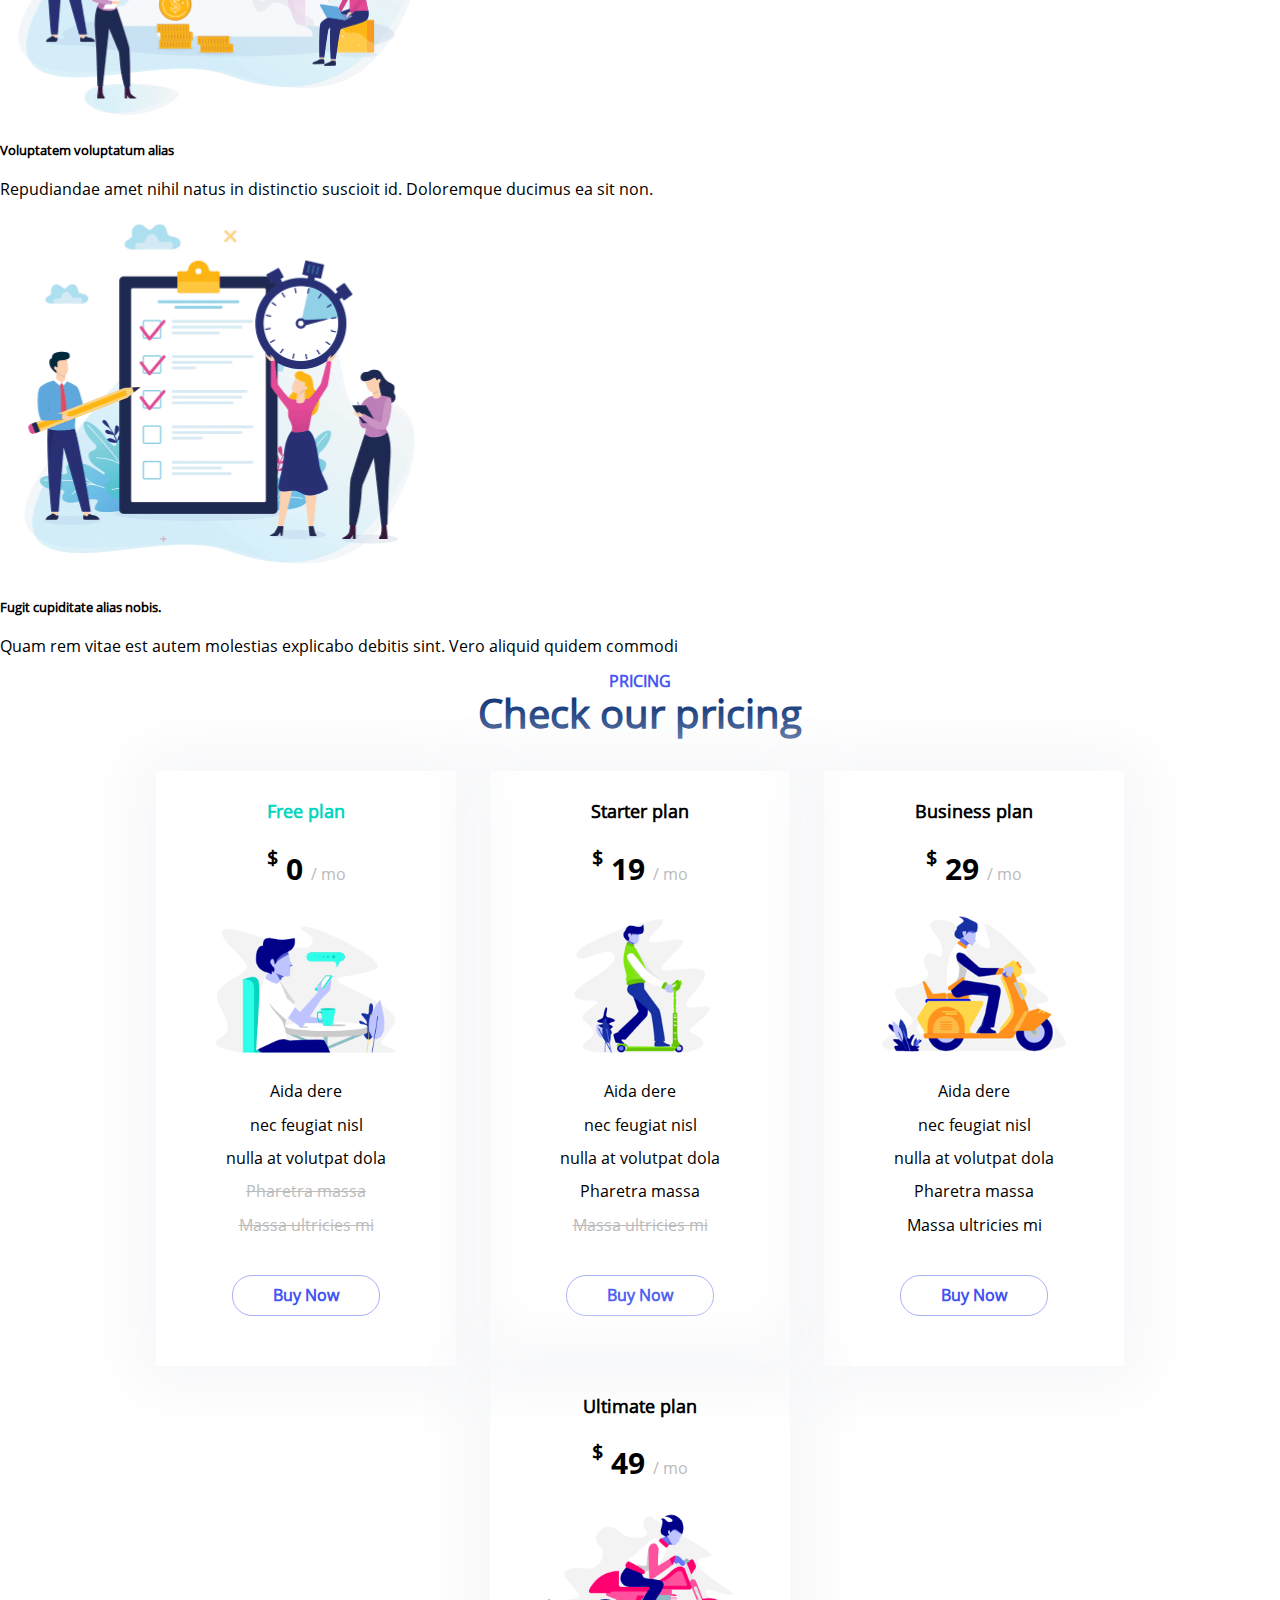
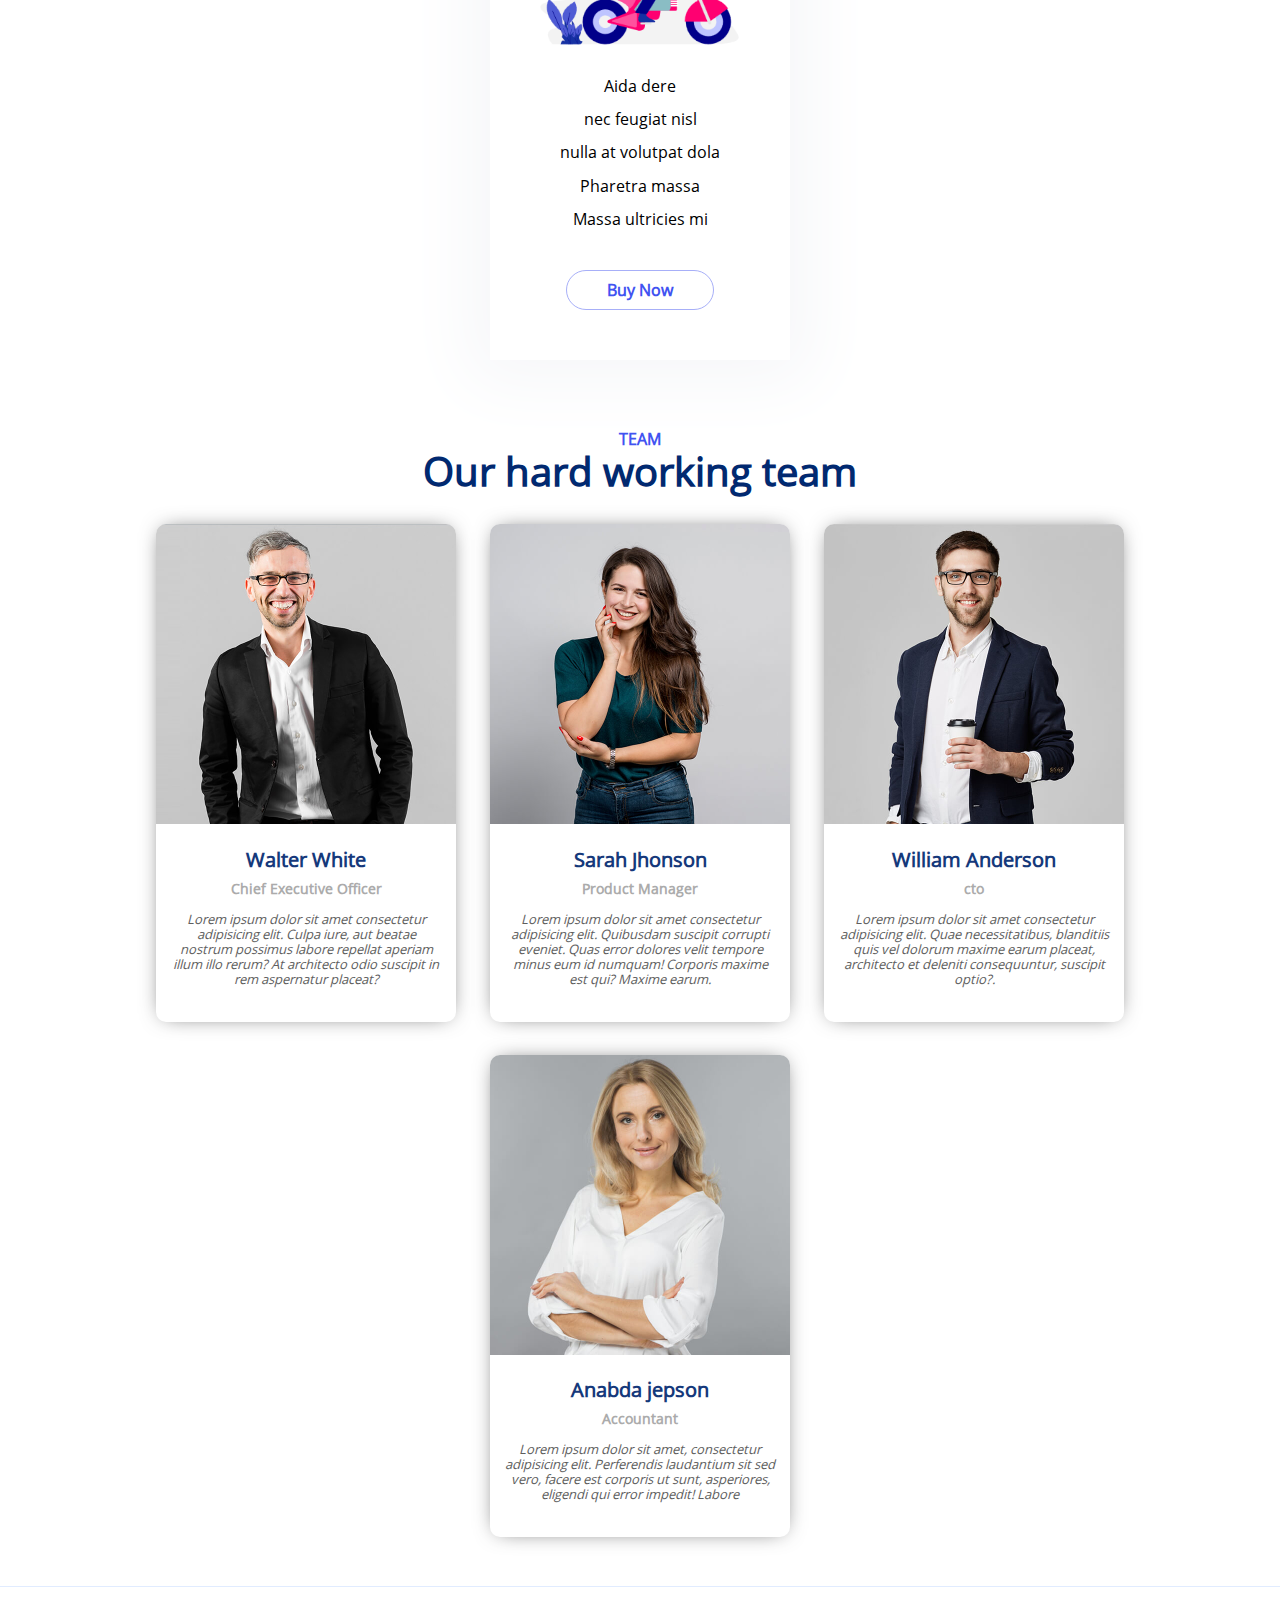
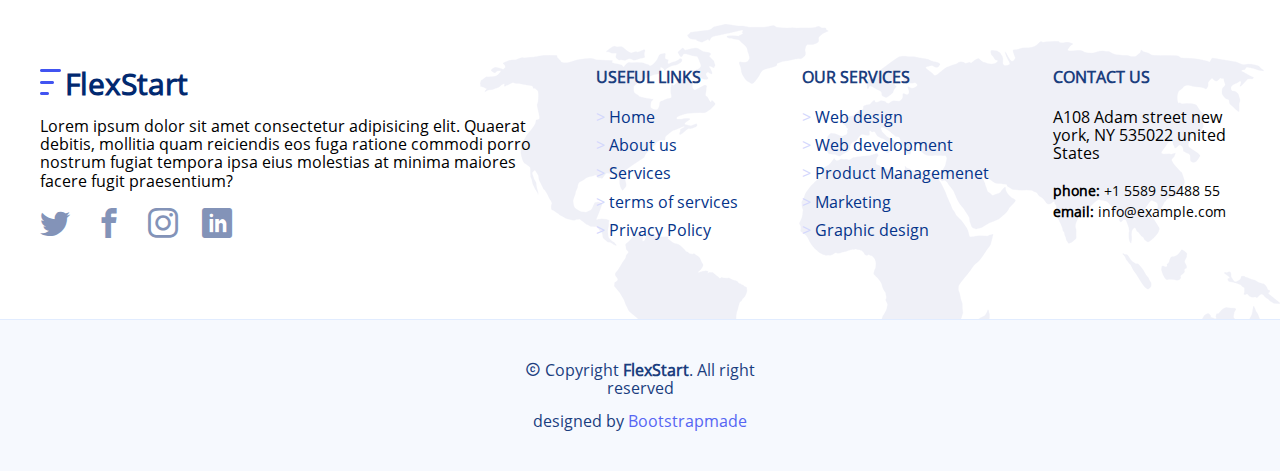
==== commit cb94cfb0: "bono" ====
--- a/index.html
+++ b/index.html
@@ -73,31 +73,55 @@
             </div>
             <div class="tarjetas">
                 <div>
-                    <h5>Free plan</h5>
-                    <p><span>$</span> 0 <span>/mo</span></p>
+                    <h5 class="free">Free plan</h5>
+                    <p class="valor"><span class="signo">$</span> 0 <span class="moneda">/ mo</span></p>
                     <img src="assets/imgs/pricing-free.png" alt="">
-                    <p>Aida dere nec feugiat nisl nulla at volutpat dola <span>Pharetra massa Massa ultricies mi</span></p>
-                    <button>Buy Now</button>
-                </div>
-                <div>
-                    <h5>Starter plan</h5>
-                    <p><span>$</span> 19 <span>/mo</span></p>
+                    <ul>
+                        <li>Aida dere</li>
+                        <li>nec feugiat nisl</li>
+                        <li>nulla at volutpat dola</li>
+                        <li class="tachado">Pharetra massa</li>
+                        <li class="tachado">Massa ultricies mi</li>
+                    </ul>
+                    <button>Buy Now</button>
+                </div>
+                <div>
+                    <h5 class="starter">Starter plan</h5>
+                    <p class="valor"><span class="signo">$</span> 19 <span class="moneda">/ mo</span></p>
                     <img src="assets/imgs/pricing-starter.png" alt="">
-                    <p>Aida dere nec feugiat nisl nulla at volutpat dola Pharetra massa <span>Massa ultricies mi</span></p>
-                    <button>Buy Now</button>
-                </div>
-                <div>
-                    <h5>Business plan</h5>
-                    <p><span>$</span> 29 <span>/mo</span></p>
+                    <ul>
+                        <li>Aida dere</li>
+                        <li>nec feugiat nisl</li>
+                        <li>nulla at volutpat dola</li>
+                        <li>Pharetra massa</li>
+                        <li class="tachado">Massa ultricies mi</li>
+                    </ul>
+                    <button>Buy Now</button>
+                </div>
+                <div>
+                    <h5 class="business">Business plan</h5>
+                    <p class="valor"><span class="signo">$</span> 29 <span class="moneda">/ mo</span></p>
                     <img src="assets/imgs/pricing-business.png" alt="">
-                    <p>Aida dere nec feugiat nisl nulla at volutpat dola Pharetra massa Massa ultricies mi</p>
-                    <button>Buy Now</button>
-                </div>
-                <div>
-                    <h5>Ultimate plan</h5>
-                    <p><span>$</span> 49 <span>/mo</span></p>
+                    <ul>
+                        <li>Aida dere</li>
+                        <li>nec feugiat nisl</li>
+                        <li>nulla at volutpat dola</li>
+                        <li>Pharetra massa</li>
+                        <li>Massa ultricies mi</li>
+                    </ul>
+                    <button>Buy Now</button>
+                </div>
+                <div>
+                    <h5 class="ultimate">Ultimate plan</h5>
+                    <p class="valor"><span class="signo">$</span> 49 <span class="moneda">/ mo</span></p>
                     <img src="assets/imgs/pricing-ultimate.png" alt="">
-                    <p>Aida dere nec feugiat nisl nulla at volutpat dola Pharetra massa Massa ultricies mi</p>
+                    <ul>
+                        <li>Aida dere</li>
+                        <li>nec feugiat nisl</li>
+                        <li>nulla at volutpat dola</li>
+                        <li>Pharetra massa</li>
+                        <li>Massa ultricies mi</li>
+                    </ul>
                     <button>Buy Now</button>
                 </div>
             </div>
@@ -112,7 +136,7 @@
                     <img src="assets/imgs/team-1.jpg" alt="">
                     <h5>Walter White</h5>
                     <h6>Chief Executive Officer</h6>
-                    <p>Lorem ipsum dolor sit amet consectetur adipisicing elit. Culpa iure, aut beatae nostrum possimus labore repellat aperiam illum illo rerum? At architecto odio suscipit in rem aspernatur placeat quaerat cupiditate?</p>
+                    <p>Lorem ipsum dolor sit amet consectetur adipisicing elit. Culpa iure, aut beatae nostrum possimus labore repellat aperiam illum illo rerum? At architecto odio suscipit in rem aspernatur placeat?</p>
                 </div>
                 <div>
                     <img src="assets/imgs/team-2.jpg" alt="">
@@ -130,7 +154,7 @@
                     <img src="assets/imgs/team-4.jpg" alt="">
                     <h5>Anabda jepson</h5>
                     <h6>Accountant</h6>
-                    <p>Lorem ipsum dolor sit amet, consectetur adipisicing elit. Perferendis laudantium sit sed vero, facere est corporis ut sunt, asperiores, eligendi qui error impedit! Labore, cumque sequi voluptas amet sed voluptates.</p>
+                    <p>Lorem ipsum dolor sit amet, consectetur adipisicing elit. Perferendis laudantium sit sed vero, facere est corporis ut sunt, asperiores, eligendi qui error impedit! Labore</p>
                 </div>
             </div>
         </section>
--- a/assets/css/estilos.css
+++ b/assets/css/estilos.css
@@ -1,5 +1,10 @@
-* {
-  font-family: Arial, Helvetica, sans-serif;
+@font-face {
+  font-family: 'Open Sans';
+  src: url("../fonts/open-sans/OpenSans-Regular.ttf") format('truetype');
+}
+@font-face {
+  font-family: 'Open Sans Bold';
+  src: url("../fonts/open-sans/OpenSans-Bold.ttf") format('truetype');
 }
 @font-face {
   font-family: 'iconitos';
@@ -8,6 +13,85 @@
   font-weight: normal;
   font-style: normal;
   font-display: block;
+}
+* {
+  font-family: 'Open Sans';
+}
+.precios {
+  margin-bottom: 70px;
+}
+.precios .titulos {
+  text-align: center;
+  margin-bottom: 35px;
+}
+.precios .titulos h4 {
+  color: #4153f1;
+  text-transform: uppercase;
+  margin: 0px;
+}
+.precios .titulos p {
+  color: #012970;
+  font-size: 40px;
+  font-weight: bold;
+  margin: 0px;
+}
+.precios .tarjetas {
+  text-align: center;
+}
+.precios .tarjetas div {
+  width: 300px;
+  display: inline-block;
+  text-align: center;
+  margin-left: 15px;
+  margin-right: 15px;
+  -webkit-box-shadow: 0px 0px 67px 23px #f6f7f9;
+  -moz-box-shadow: 0px 0px 67px 23px #f6f7f9;
+  box-shadow: 0px 0px 67px 23px #f6f7f9;
+}
+.precios .tarjetas div h5 {
+  font-size: 18px;
+}
+.precios .tarjetas div .free {
+  color: #03d5c0;
+}
+.precios .tarjetas div .valor {
+  font-family: 'Open Sans Bold';
+  font-size: 30px;
+}
+.precios .tarjetas div .valor .signo {
+  font-size: 20px;
+  position: relative;
+  font-weight: bold;
+  bottom: 15px;
+}
+.precios .tarjetas div .valor .moneda {
+  font-size: 16px;
+  font-weight: normal;
+  color: #bbb;
+}
+.precios .tarjetas div img {
+  width: 200px;
+}
+.precios .tarjetas div ul {
+  margin-top: 25px;
+  padding-left: 0px;
+}
+.precios .tarjetas div ul li {
+  margin-bottom: 15px;
+  list-style: none;
+}
+.precios .tarjetas div ul .tachado {
+  text-decoration-line: line-through;
+  color: #bbb;
+}
+.precios .tarjetas div button {
+  margin: 25px 0px 50px 0px;
+  padding: 10px 40px;
+  border-radius: 20px;
+  background-color: #fff;
+  font-weight: bold;
+  color: #4153f1;
+  border: 1px solid #a7aff8;
 }
 .equipo {
   margin-bottom: 45px;
@@ -60,6 +144,9 @@
   font-style: italic;
   color: #5e5e5e;
 }
+footer {
+  background: url("../imgs/footer-bg.png") no-repeat right;
+}
 footer .info-pie {
   border-top: 1px solid #e1ecff;
   border-bottom: 1px solid #e1ecff;
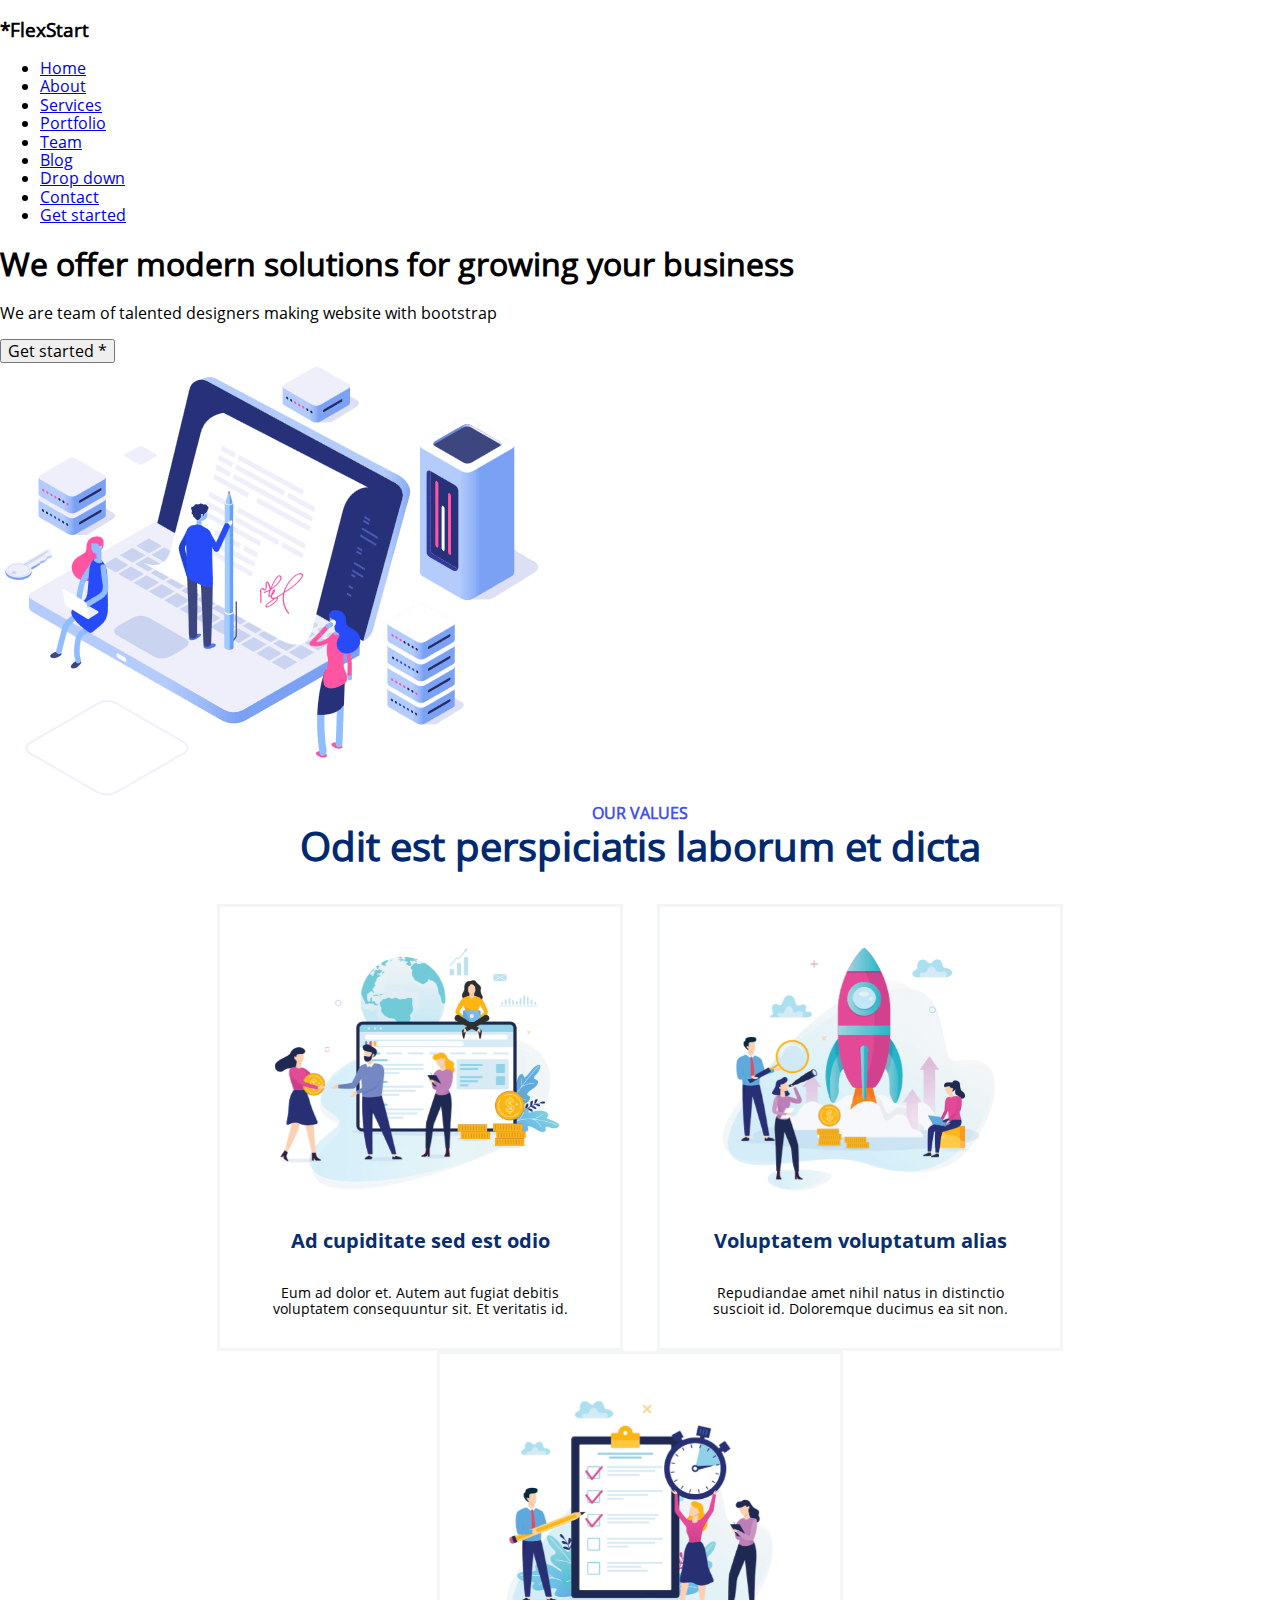
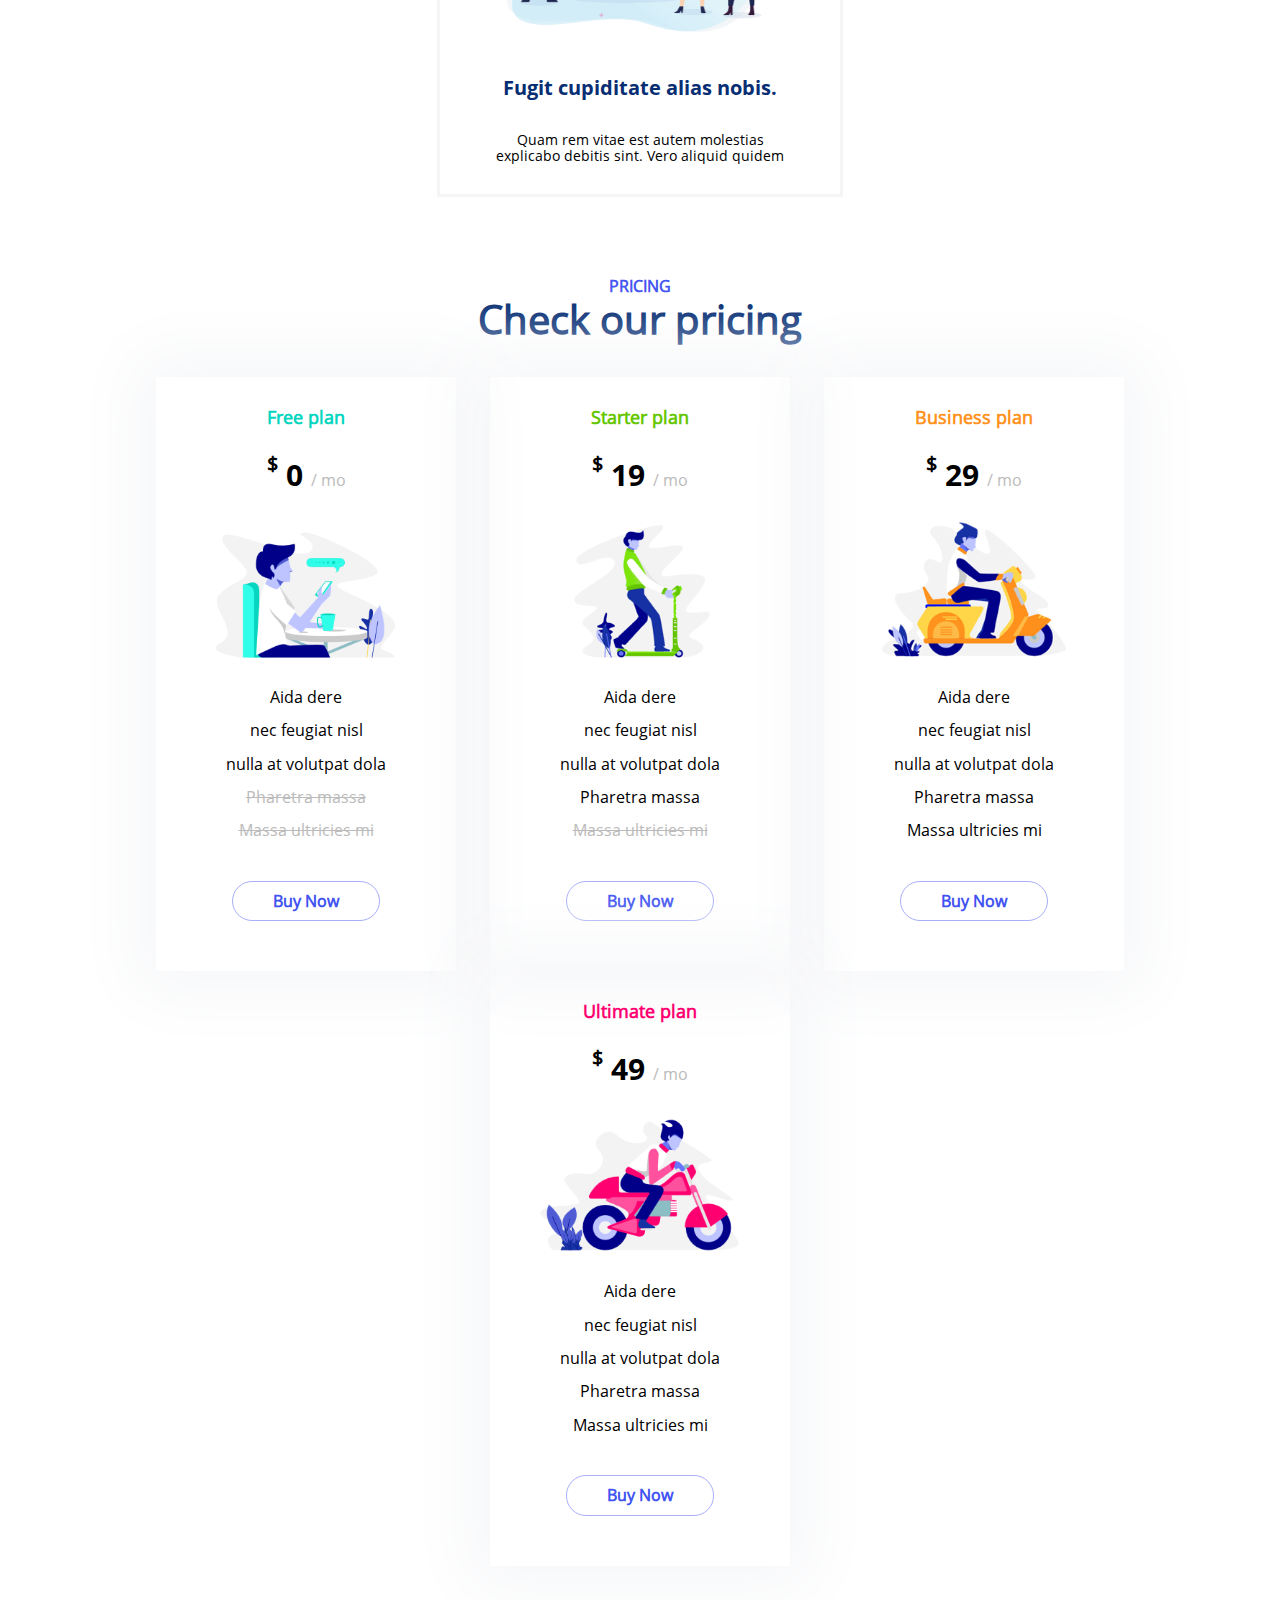
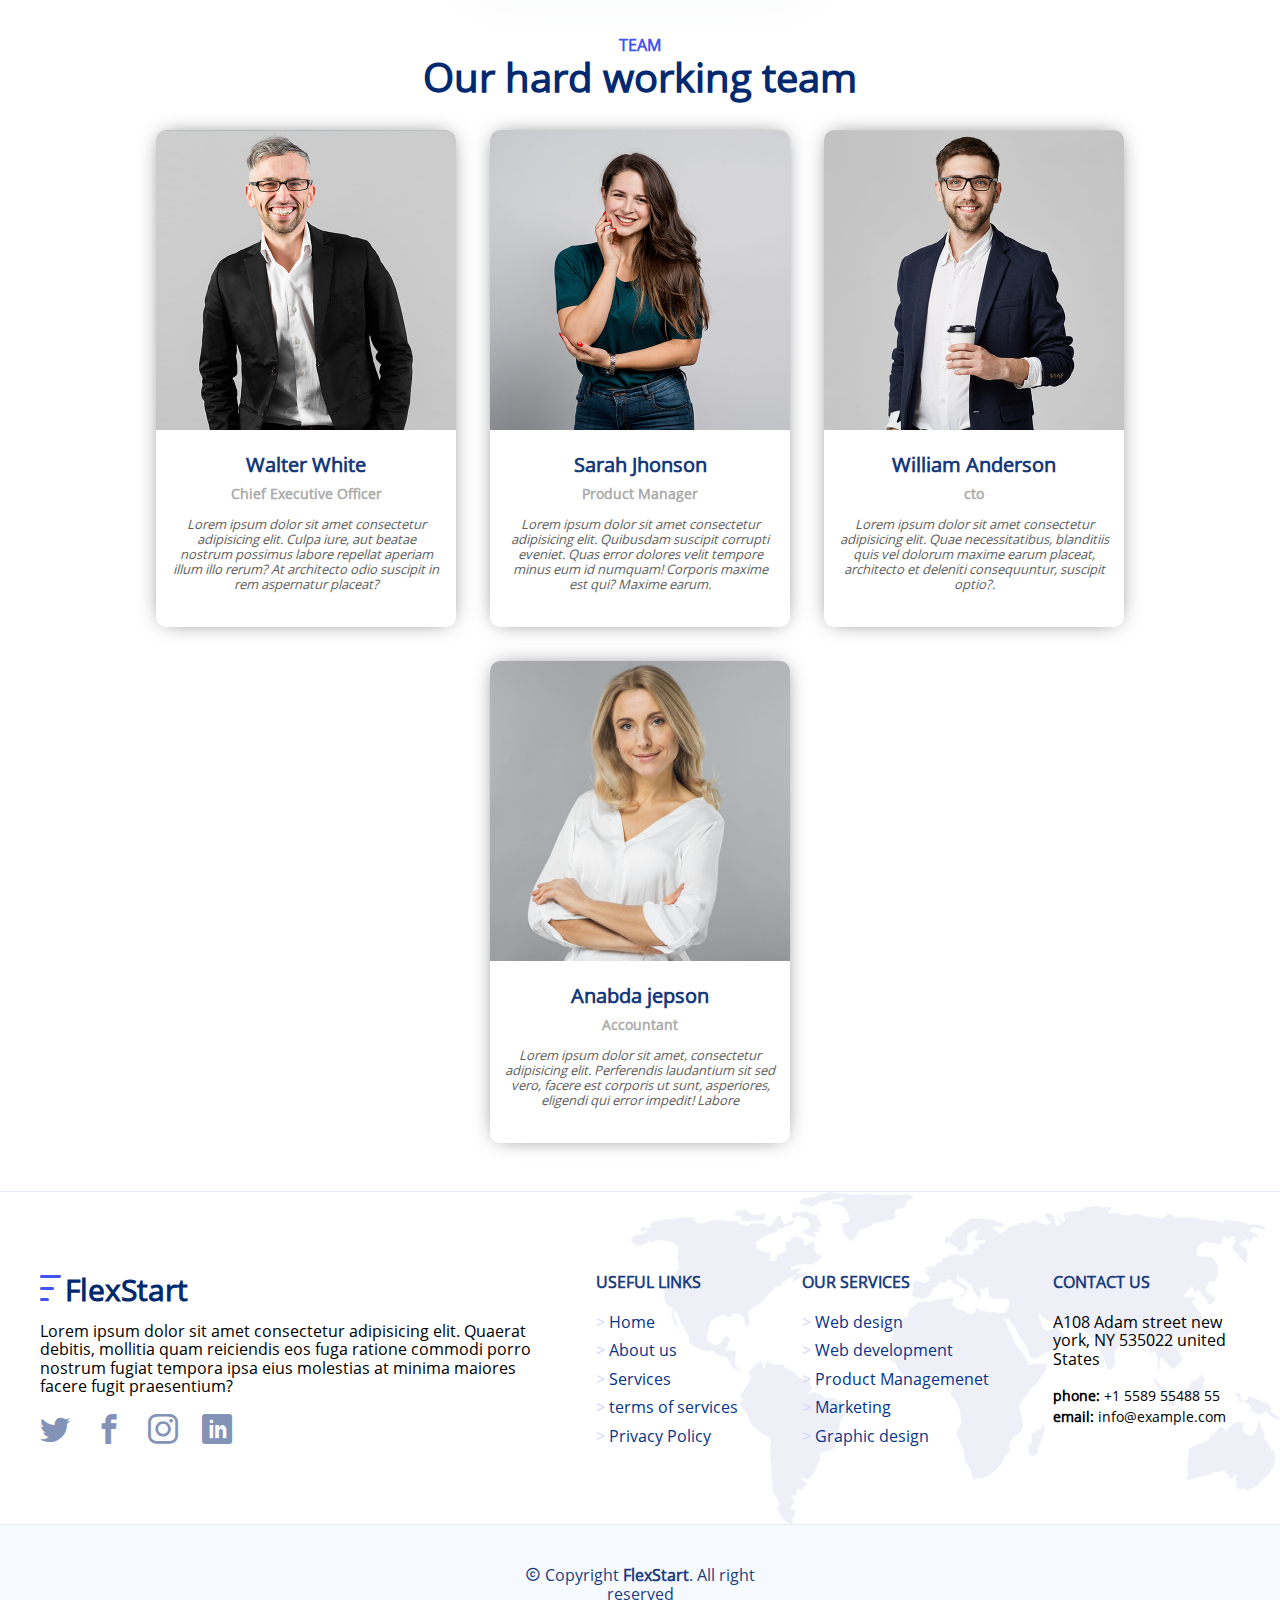
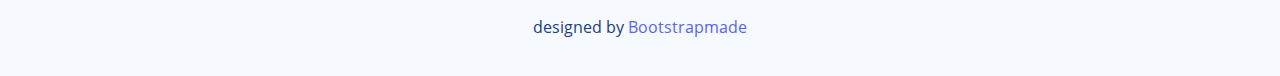
==== commit 88511bb3: "casi terminado" ====
--- a/index.html
+++ b/index.html
@@ -62,7 +62,7 @@
                 <div>
                     <img src="assets/imgs/values-3.png" alt="">
                     <h5>Fugit cupiditate alias nobis.</h5>
-                    <p>Quam rem vitae est autem molestias explicabo debitis sint. Vero aliquid quidem commodi</p>
+                    <p>Quam rem vitae est autem molestias explicabo debitis sint. Vero aliquid quidem</p>
                 </div>
             </div>
         </section>
--- a/assets/css/estilos.css
+++ b/assets/css/estilos.css
@@ -17,6 +17,49 @@
 * {
   font-family: 'Open Sans';
 }
+.valores {
+  margin-bottom: 80px;
+}
+.valores .titulos {
+  text-align: center;
+  margin-bottom: 35px;
+}
+.valores .titulos h4 {
+  color: #4153f1;
+  text-transform: uppercase;
+  margin: 0px;
+}
+.valores .titulos p {
+  color: #012970;
+  font-size: 40px;
+  font-weight: bold;
+  margin: 0px;
+}
+.valores .tarjetas {
+  text-align: center;
+}
+.valores .tarjetas div {
+  border: 3px solid #f4f5f6;
+  width: 400px;
+  display: inline-block;
+  text-align: center;
+  margin-left: 15px;
+  margin-right: 15px;
+}
+.valores .tarjetas img {
+  width: 300px;
+  margin-top: 40px;
+}
+.valores .tarjetas h5 {
+  font-family: 'Open Sans Bold';
+  font-size: 20px;
+  color: #072e73;
+}
+.valores .tarjetas p {
+  width: 300px;
+  margin: 0 auto 30px auto;
+  font-size: 14px;
+}
 .precios {
   margin-bottom: 70px;
 }
@@ -53,6 +96,15 @@
 }
 .precios .tarjetas div .free {
   color: #03d5c0;
+}
+.precios .tarjetas div .starter {
+  color: #65c602;
+}
+.precios .tarjetas div .business {
+  color: #ff9221;
+}
+.precios .tarjetas div .ultimate {
+  color: #ff0071;
 }
 .precios .tarjetas div .valor {
   font-family: 'Open Sans Bold';
@@ -144,10 +196,9 @@
   font-style: italic;
   color: #5e5e5e;
 }
-footer {
-  background: url("../imgs/footer-bg.png") no-repeat right;
-}
 footer .info-pie {
+  background: url("../imgs/footer-bg.png") no-repeat top right;
+  background-size: contain;
   border-top: 1px solid #e1ecff;
   border-bottom: 1px solid #e1ecff;
   padding: 60px 0px;
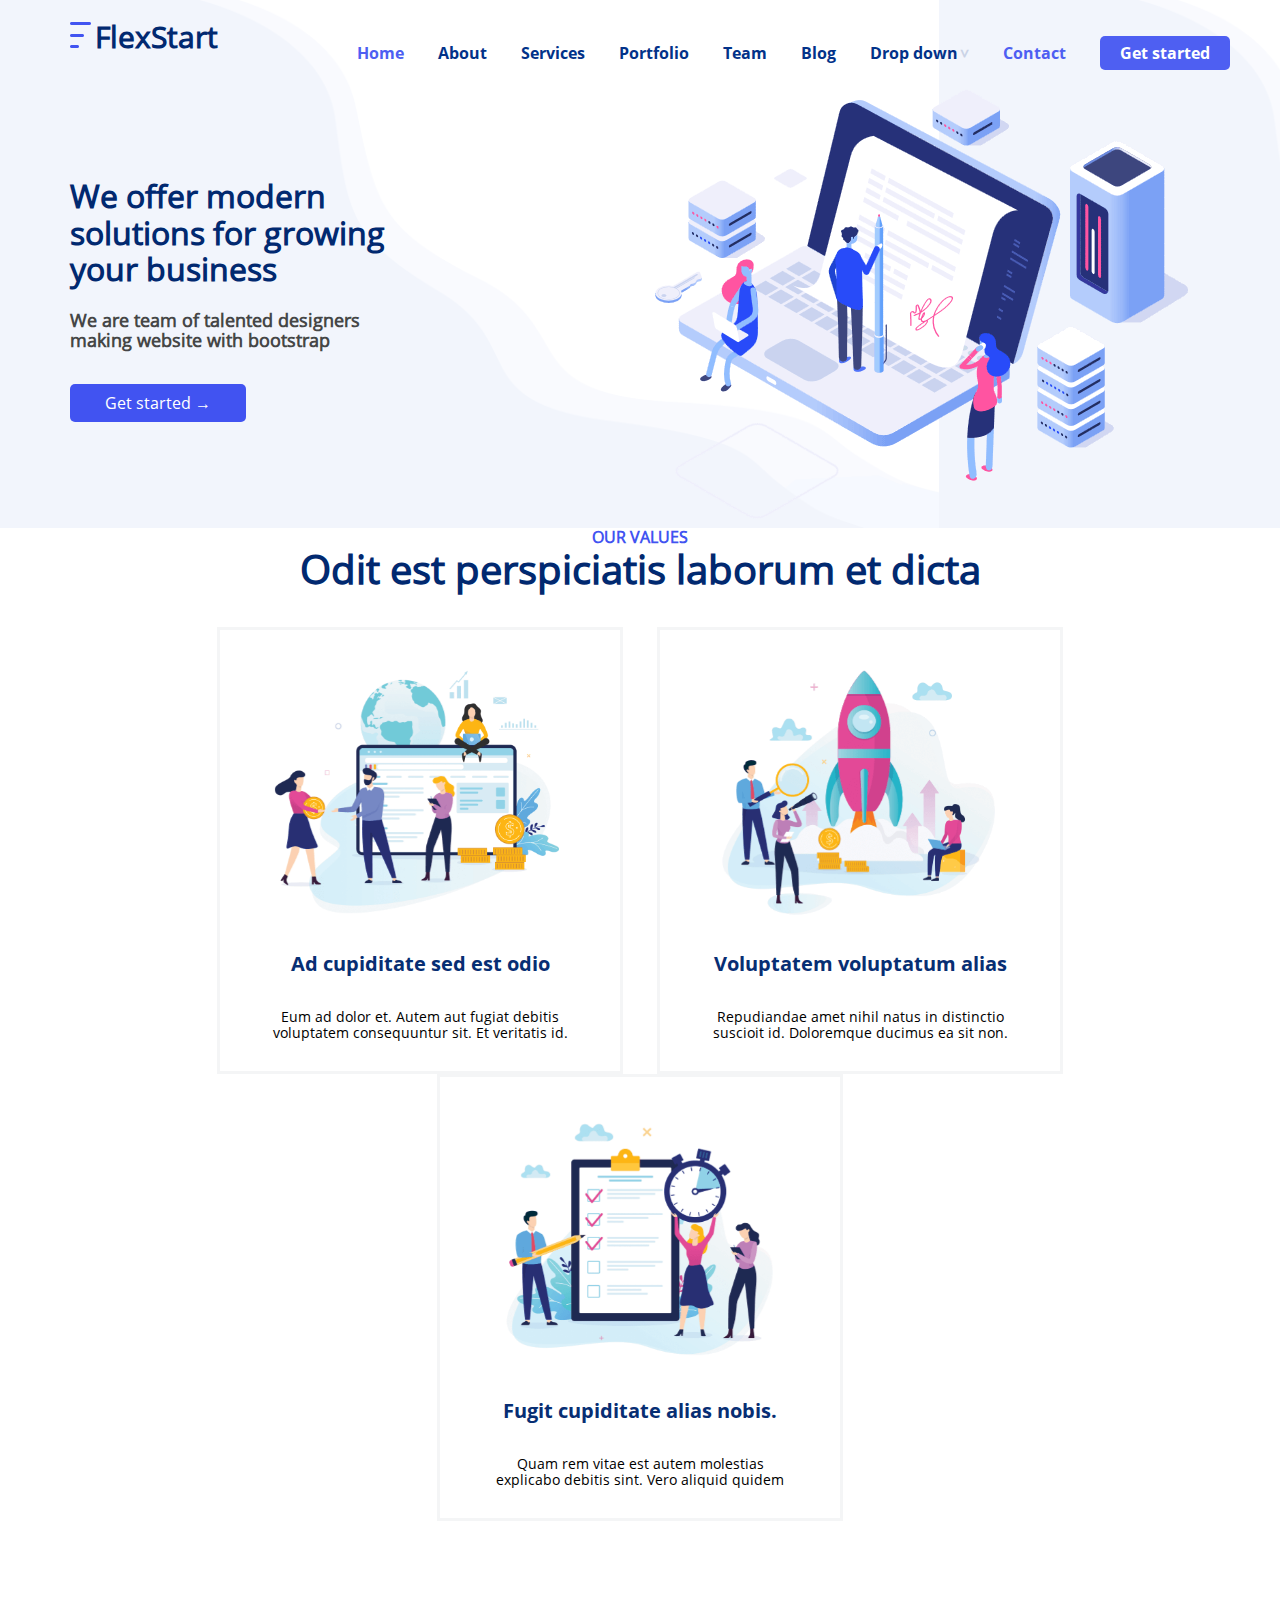
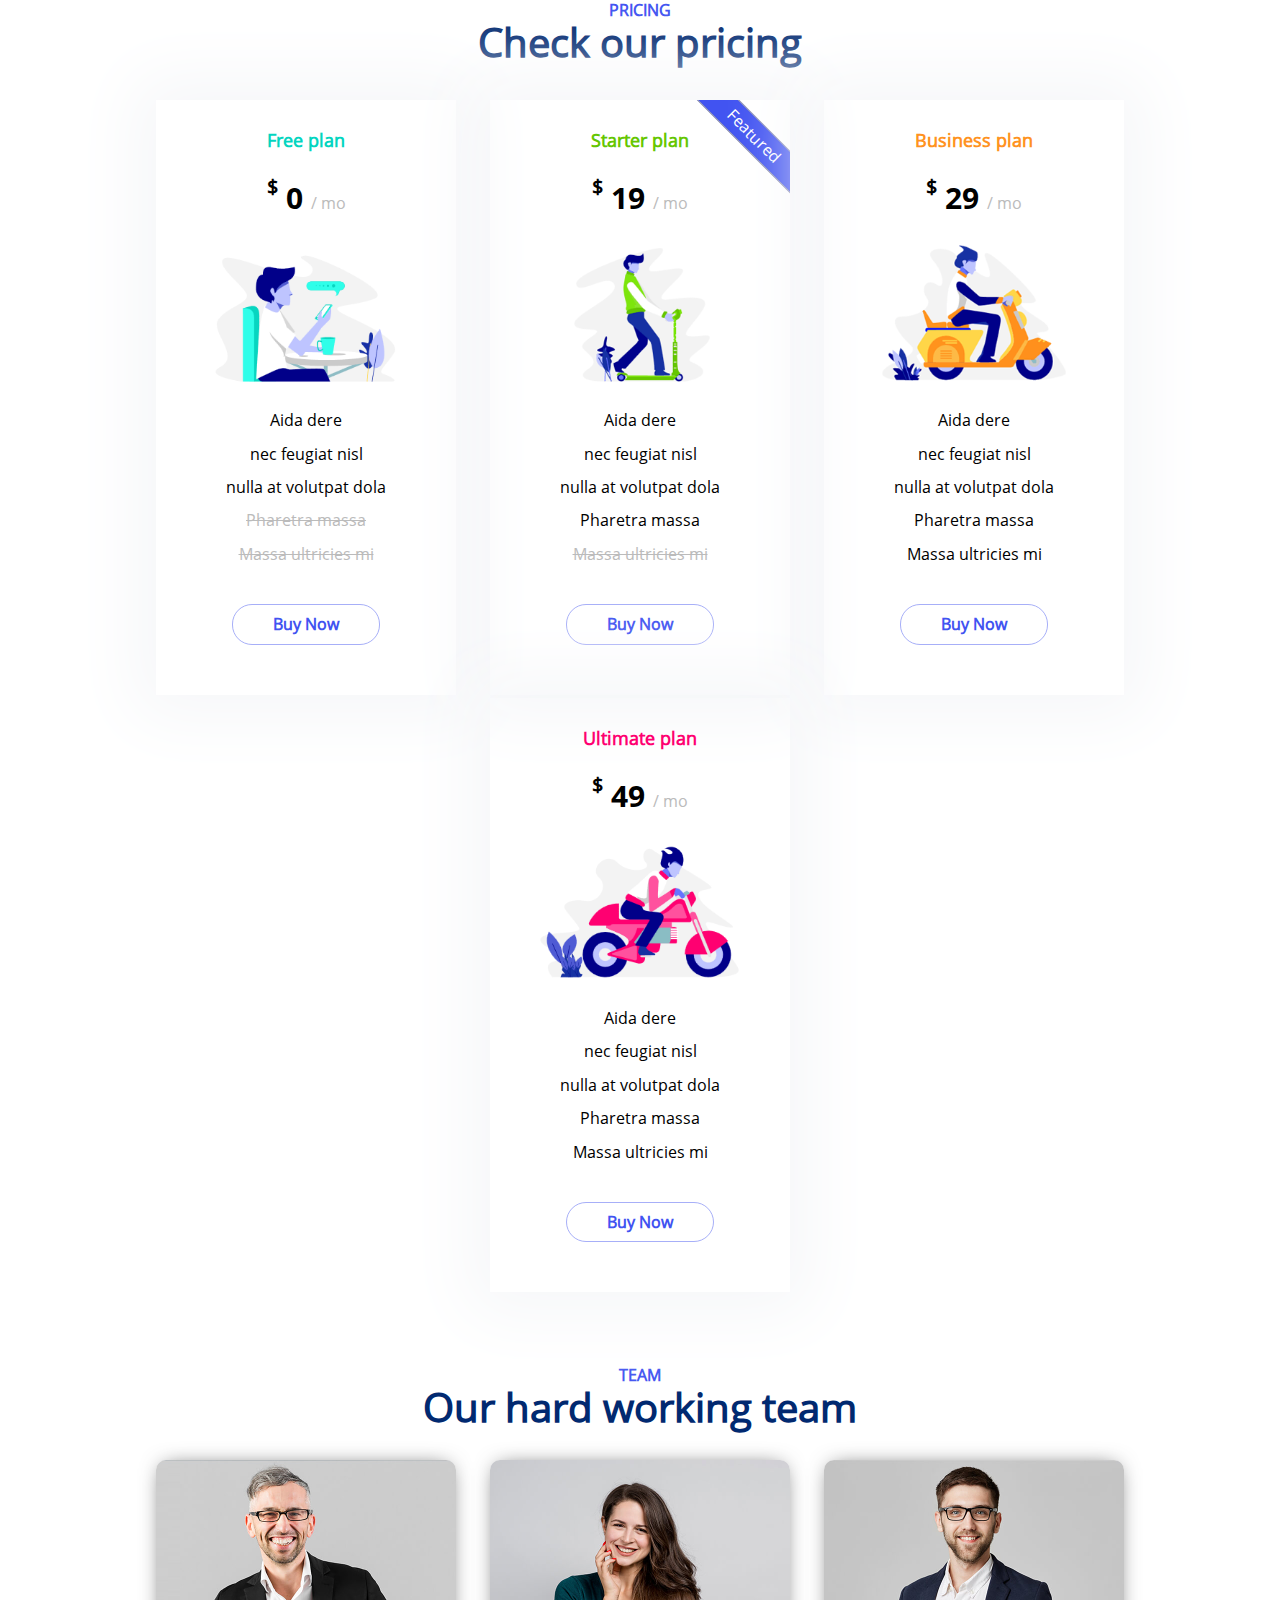
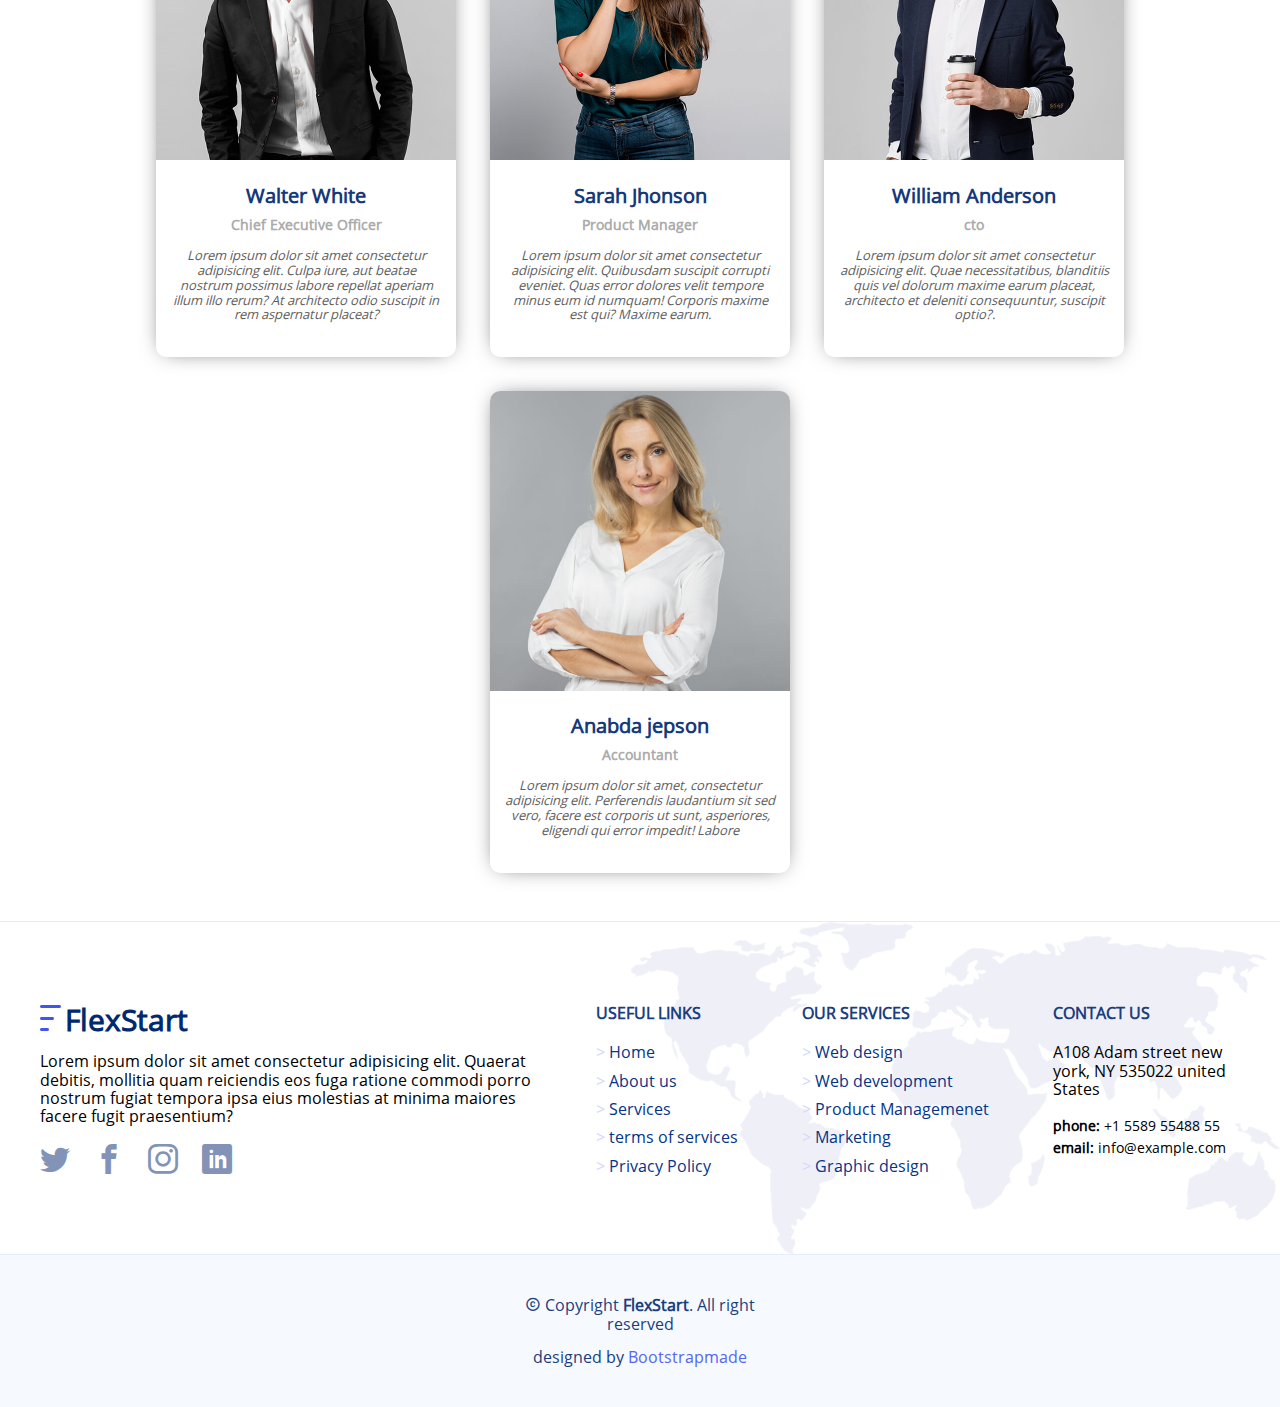
==== commit fb057c6b: "pocos detalles" ====
--- a/index.html
+++ b/index.html
@@ -14,7 +14,8 @@
         <header>
             <div class="barra">
                 <div class="logo">
-                    <h3><span class="">*</span>FlexStart</h3>
+                    <img src="assets/imgs/logo.png" alt="">
+                    <h3>FlexStart</h3>
                 </div>
                 <div class="lista">
                     <ul>
@@ -34,7 +35,7 @@
                 <div class="titulo">
                     <h1>We offer modern solutions for growing your business</h1>
                     <p>We are team of talented designers making website with bootstrap</p>
-                    <button>Get started <span class="flecha">*</span></button>
+                    <button>Get started <span class="flecha"></span></button>
                 </div>
                 <div class="imagen">
                     <img src="assets/imgs/hero-img.png" alt="">
@@ -86,6 +87,7 @@
                     <button>Buy Now</button>
                 </div>
                 <div>
+                    <p class="paralelog">Featured</p>
                     <h5 class="starter">Starter plan</h5>
                     <p class="valor"><span class="signo">$</span> 19 <span class="moneda">/ mo</span></p>
                     <img src="assets/imgs/pricing-starter.png" alt="">
--- a/assets/css/estilos.css
+++ b/assets/css/estilos.css
@@ -17,6 +17,90 @@
 * {
   font-family: 'Open Sans';
 }
+header {
+  background-image: url("../imgs/hero-bg.png");
+  background-size: contain;
+}
+header .barra .logo {
+  display: inline-block;
+  margin: 20px 0px 0px 70px;
+}
+header .barra .logo img {
+  display: inline-block;
+}
+header .barra .logo h3 {
+  display: inline-block;
+  font-size: 30px;
+  color: #012970;
+  margin: 0px;
+}
+header .barra .lista {
+  display: inline-block;
+  float: right;
+  margin-top: 20px;
+}
+header .barra .lista ul li {
+  display: inline-block;
+  margin-right: 30px;
+}
+header .barra .lista ul li a {
+  font-family: 'Open Sans Bold';
+  text-decoration: none;
+  color: #023289;
+}
+header .barra .lista ul li:first-child a,
+header .barra .lista ul li:nth-last-child(2) a {
+  color: #4e5ff2;
+}
+header .barra .lista ul li:nth-last-child(3) a:after {
+  font-family: 'Open Sans Bold';
+  display: inline-block;
+  transform: rotate(90deg);
+  content: ">";
+  margin-left: 2px;
+  font-weight: 900;
+  color: #cad3e6;
+}
+header .barra .lista ul li:last-child {
+  margin-right: 50px;
+  border-radius: 5px;
+  padding: 8px 20px;
+  background-color: #4e5ff2;
+}
+header .barra .lista ul li:last-child a {
+  color: #fff;
+}
+header .banner .titulo,
+header .banner .imagen {
+  width: 45%;
+  display: inline-block;
+}
+header .banner .titulo {
+  vertical-align: top;
+  margin: 70px 0px 0px 70px;
+}
+header .banner .titulo h1 {
+  color: #012970;
+  width: 60%;
+  font-weight: bold;
+}
+header .banner .titulo p {
+  color: #454646;
+  font-size: 18px;
+  width: 60%;
+  font-weight: bold;
+}
+header .banner .titulo button {
+  padding: 10px 35px;
+  margin-top: 15px;
+  background-color: #4153f1;
+  color: #fff;
+  border: 0px;
+  border-radius: 5px;
+}
+header .banner .titulo button .flecha:after {
+  content: "→";
+}
 .valores {
   margin-bottom: 80px;
 }
@@ -90,6 +174,19 @@
   -webkit-box-shadow: 0px 0px 67px 23px #f6f7f9;
   -moz-box-shadow: 0px 0px 67px 23px #f6f7f9;
   box-shadow: 0px 0px 67px 23px #f6f7f9;
+  position: relative;
+  overflow: hidden;
+}
+.precios .tarjetas div .paralelog {
+  border: 1px solid #aaa;
+  background-color: #4153f1;
+  color: #fff;
+  padding: 5px 0px;
+  width: 150px;
+  position: absolute;
+  right: -40px;
+  top: 5px;
+  transform: rotate(45deg);
 }
 .precios .tarjetas div h5 {
   font-size: 18px;
